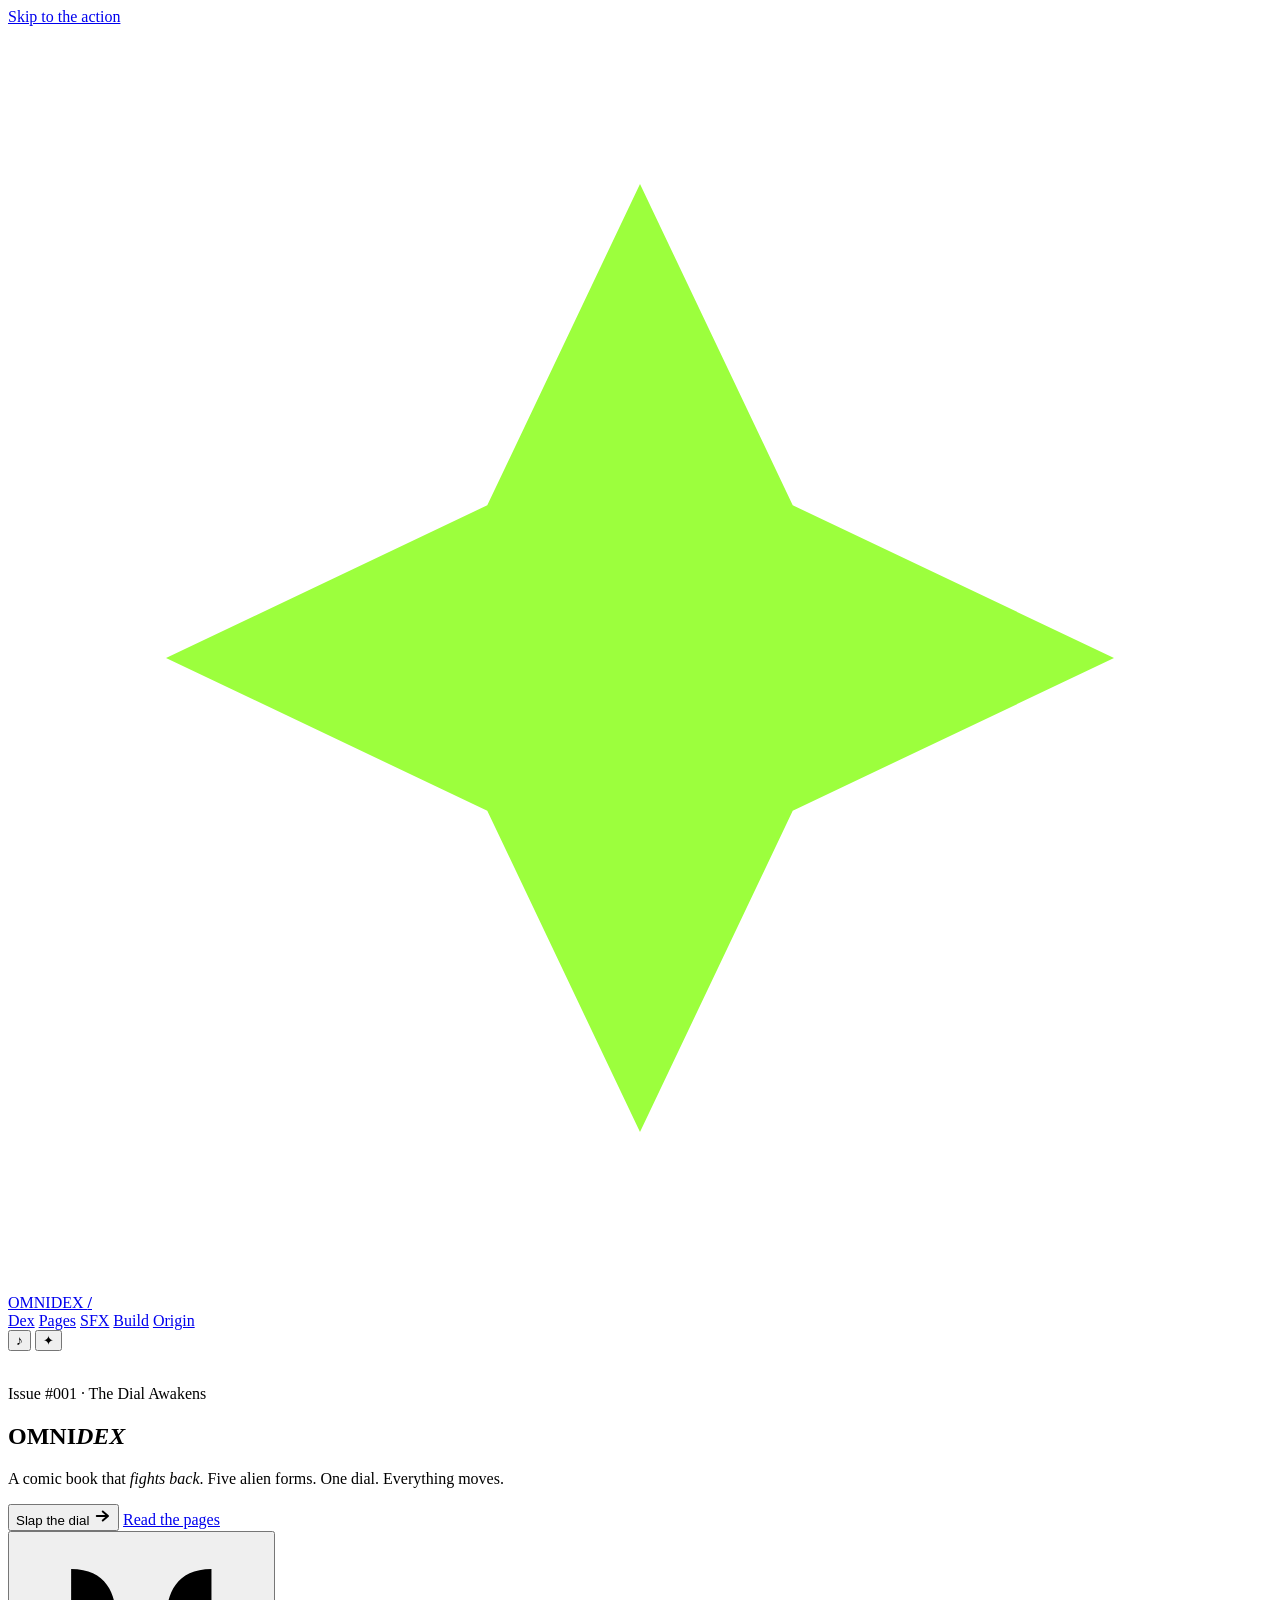
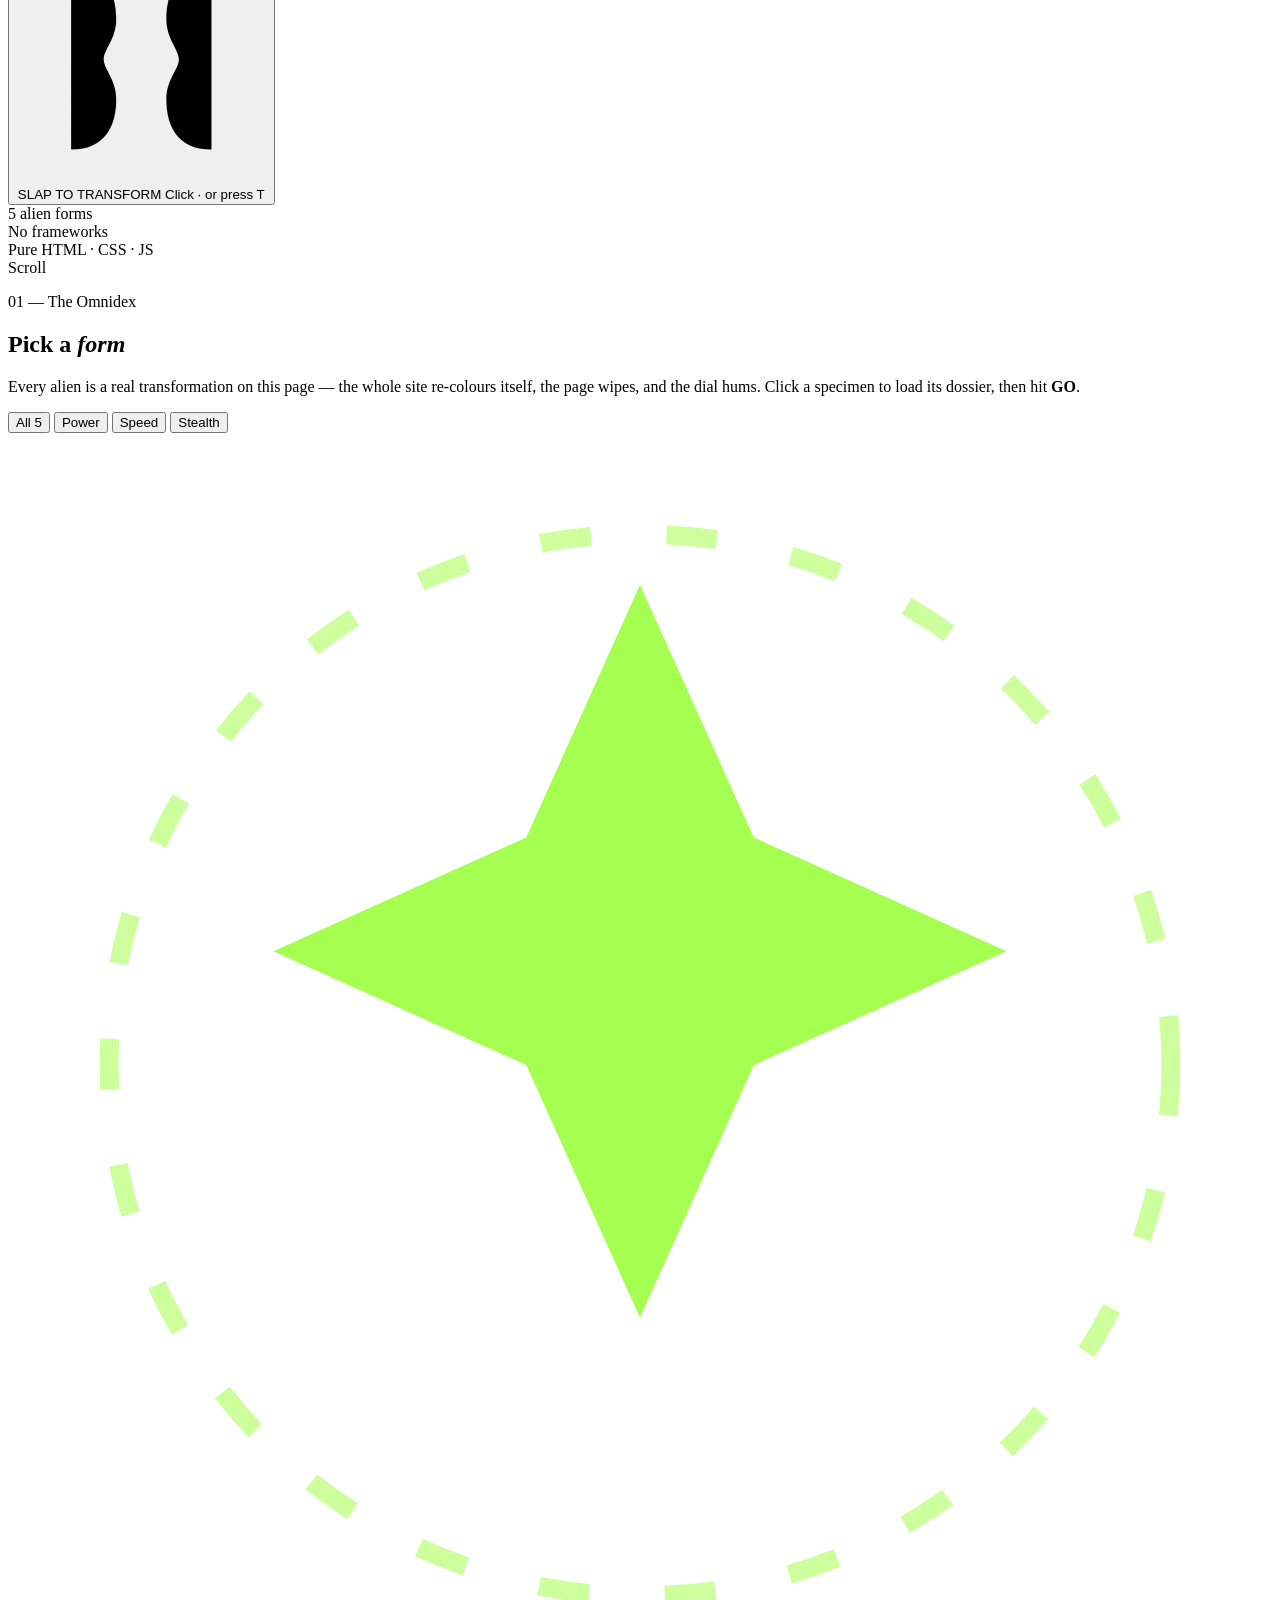
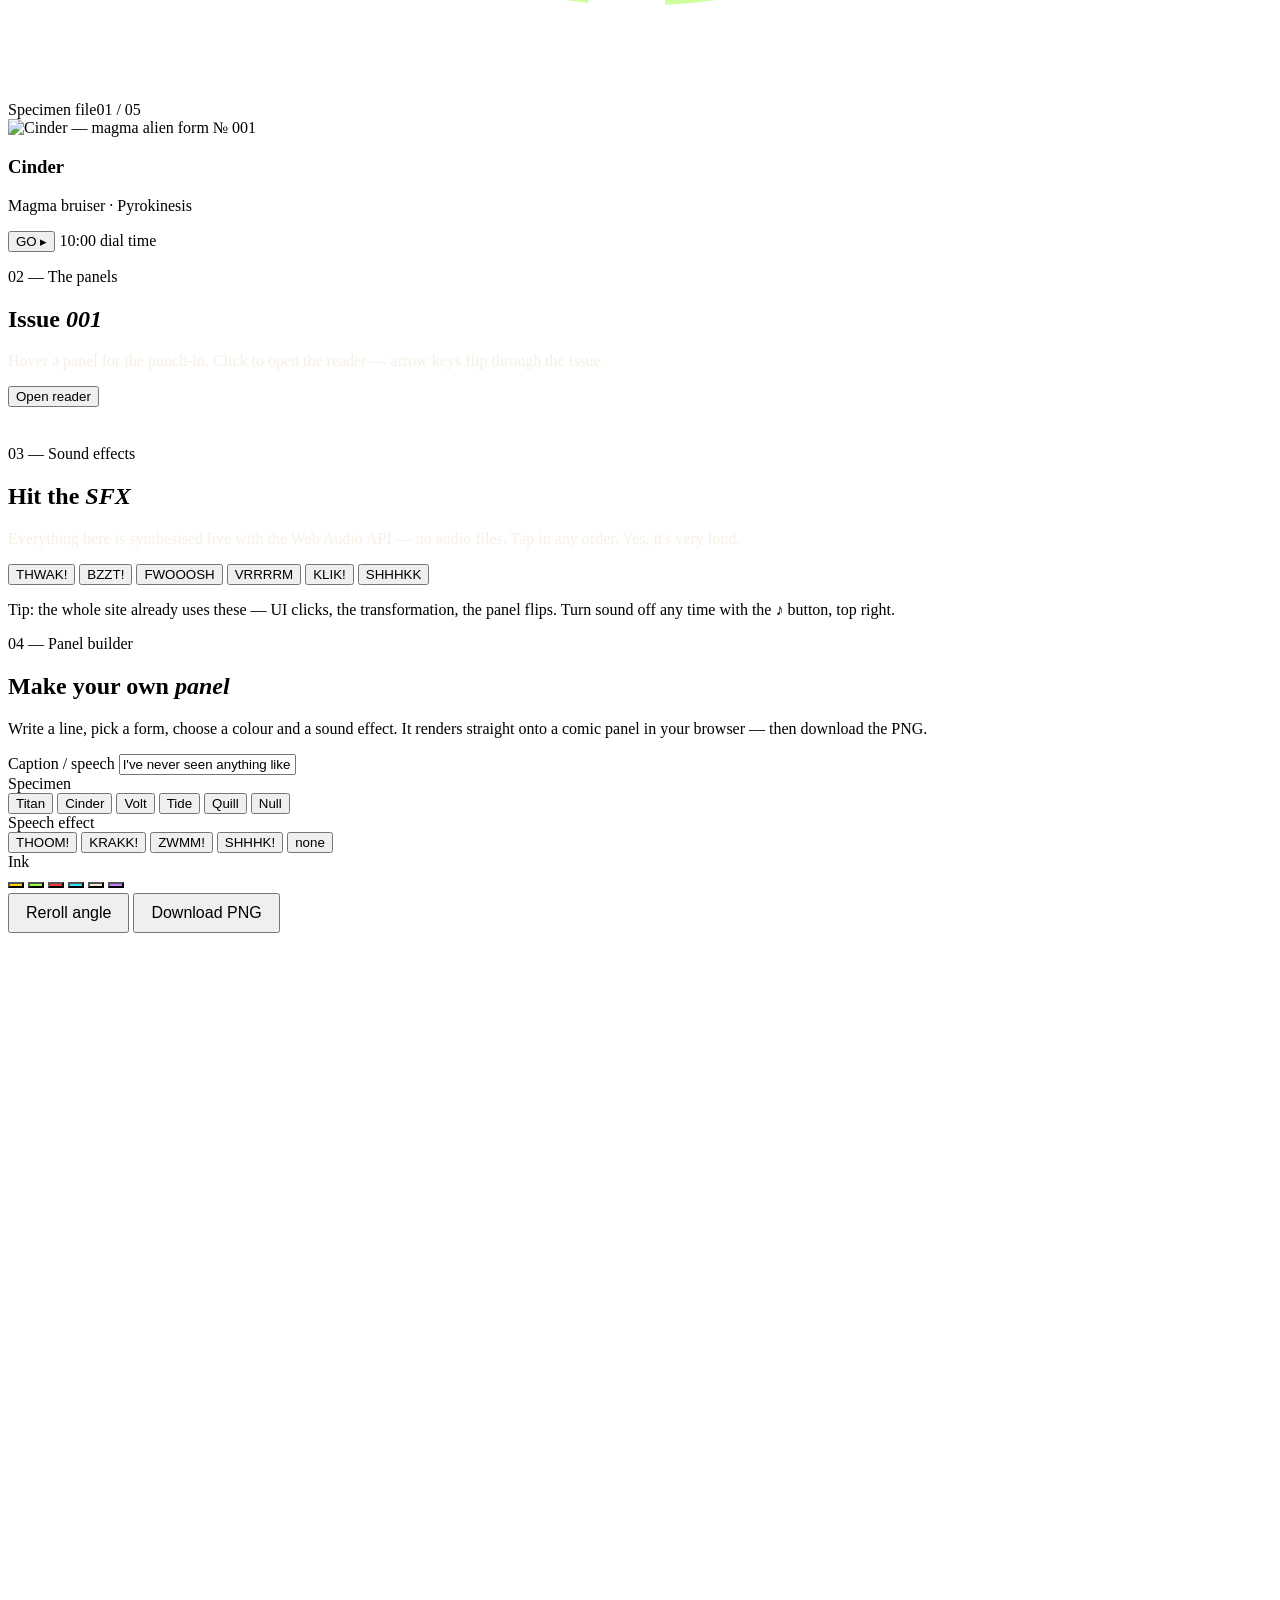
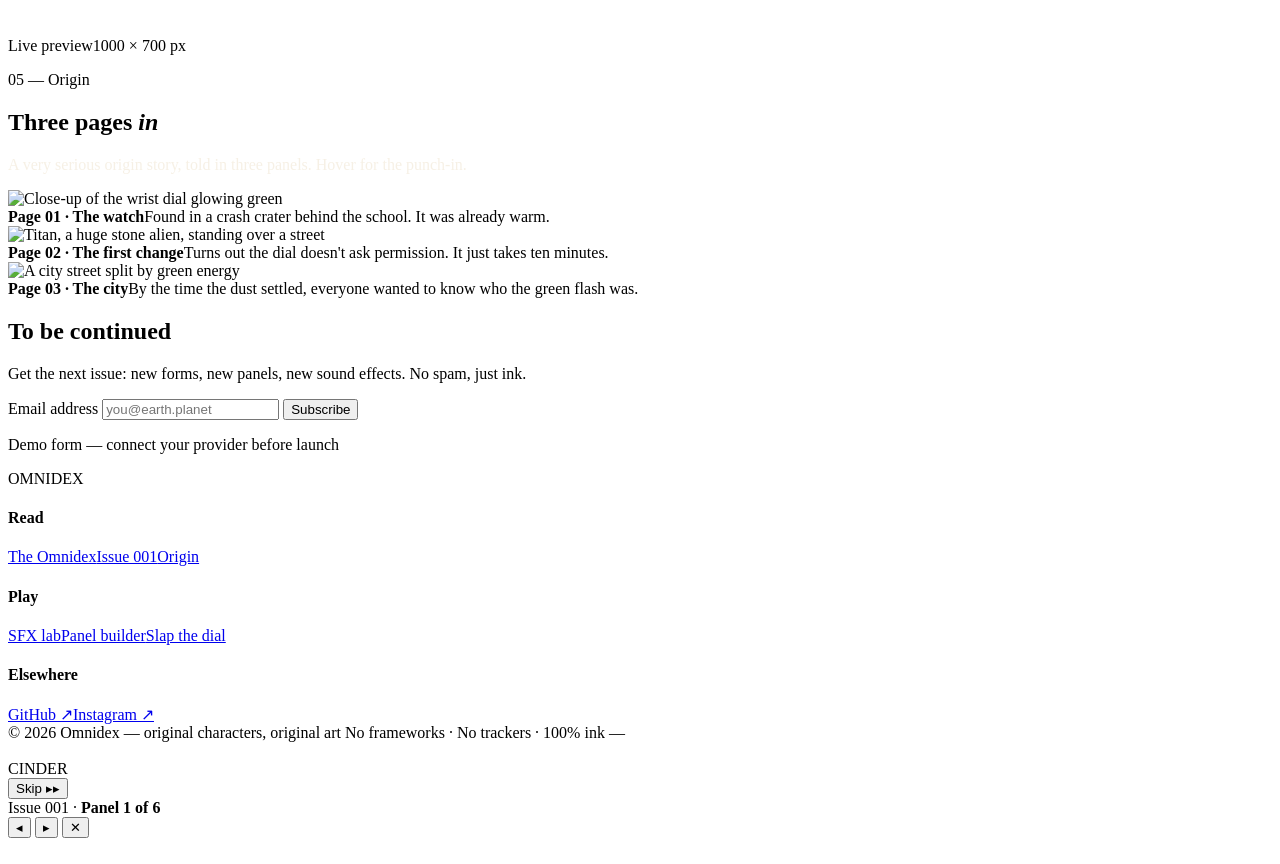
==== src/index.html @ f7d07b63 "Add files via upload" ====
<!DOCTYPE html>
<html lang="en">
<head>
<meta charset="utf-8">
<meta name="viewport" content="width=device-width, initial-scale=1, viewport-fit=cover">
<title>OMNIDEX — Comic-Book Interactive Experience</title>
<meta name="description" content="Omnidex: a comic-book interactive site. Slap the dial, transform into five original alien forms, build your own panel, and play with sound effects. Built in pure HTML, CSS and JS.">
<meta name="theme-color" content="#9CFF3D">
<meta property="og:type" content="website">
<meta property="og:title" content="OMNIDEX — Comic-Book Interactive Experience">
<meta property="og:description" content="Slap the dial. Read the pages. Build your own panel. A comic-book website with transformations, halftone wipes and speed lines.">
<link rel="icon" href="data:image/svg+xml,%3Csvg xmlns='http://www.w3.org/2000/svg' viewBox='0 0 32 32'%3E%3Ccircle cx='16' cy='16' r='15' fill='%230A0A0E'/%3E%3Ccircle cx='16' cy='16' r='10' fill='%239CFF3D'/%3E%3Cpath d='M16 8l2.4 5.6L24 16l-5.6 2.4L16 24l-2.4-5.6L8 16l5.6-2.4z' fill='%230A0A0E'/%3E%3C/svg%3E">
<link rel="stylesheet" href="src/app.css">
</head>
<body>
<a class="skip" href="#main">Skip to the action</a>
<div class="halftone" aria-hidden="true"></div>
<div class="grain" aria-hidden="true"></div>
<div class="progress" id="progress" aria-hidden="true"></div>

<!-- ================= HUD ================= -->
<header class="hud">
  <a class="hud__brand" href="#top" aria-label="Omnidex home">
    <span class="hud__logo" aria-hidden="true">
      <svg viewBox="0 0 24 24"><path d="M12 3l2.9 6.1L21 12l-6.1 2.9L12 21l-2.9-6.1L3 12l6.1-2.9z" fill="#9CFF3D"/></svg>
    </span>
    OMNIDEX <b>/</b>
  </a>
  <nav class="hud__mid" aria-label="Sections">
    <a href="#dex">Dex</a>
    <a href="#pages">Pages</a>
    <a href="#sfx">SFX</a>
    <a href="#build">Build</a>
    <a href="#origin">Origin</a>
  </nav>
  <div class="hud__tools">
    <button class="iconbtn" id="soundBtn" aria-pressed="true" title="Toggle sound effects" aria-label="Toggle sound effects">♪</button>
    <button class="iconbtn" id="chaosBtn" title="CHAOS MODE" aria-label="Enter chaos mode">✦</button>
  </div>
</header>

<main id="main">
<!-- ================= HERO ================= -->
<section class="hero" id="top">
  <div class="hero__bg" aria-hidden="true"><img src="assets/hero-teen.jpg" alt="" id="heroBg" fetchpriority="high"></div>
  <div class="hero__lines" aria-hidden="true"></div>

  <div class="hero__in">
    <div>
      <p class="issue">Issue #001 · The Dial Awakens</p>
      <h1 class="title" id="heroTitle">
        <span class="t-word">OMNI</span><em class="t-word">DEX</em>
      </h1>
      <p class="hero__sub">A comic book that <i>fights back</i>. Five alien forms. One dial. Everything moves.</p>
      <div class="hero__cta">
        <button class="btn" id="transformBtn" aria-describedby="dialHint">
          Slap the dial
          <svg width="18" height="18" viewBox="0 0 24 24" aria-hidden="true"><path d="M5 12h13M13 6l7 6-7 6" stroke="currentColor" stroke-width="2.6" fill="none" stroke-linecap="round" stroke-linejoin="round"/></svg>
        </button>
        <a class="btn btn--ghost" href="#pages">Read the pages</a>
      </div>
    </div>

    <div class="dialwrap">
      <button class="dial" id="dial" aria-label="Transform: activate the Omnitrix-style dial">
        <span class="dial__ring" aria-hidden="true"></span>
        <span class="dial__face" aria-hidden="true">
          <svg class="dial__glass" viewBox="0 0 100 100" aria-hidden="true">
            <path d="M22 14c14 0 18 10 18 20 0 8-5 12-5 16s5 8 5 16c0 10-4 20-18 20z"/>
            <path d="M78 14c-14 0-18 10-18 20 0 8 5 12 5 16s-5 8-5 16c0 10 4 20 18 20z"/>
          </svg>
        </span>
        <span class="dial__label">SLAP TO TRANSFORM</span>
        <span class="dial__hint" id="dialHint">Click · or press T</span>
      </button>
    </div>
  </div>

  <div class="sticker sticker--a" aria-hidden="true">5 alien forms</div>
  <div class="sticker sticker--b" aria-hidden="true">No frameworks</div>
  <div class="sticker sticker--c" aria-hidden="true">Pure HTML · CSS · JS</div>
  <div class="scrollcue" aria-hidden="true"><b></b>Scroll</div>
</section>

<!-- ================= DEX ================= -->
<section class="paper" id="dex">
  <div class="sec-head">
    <div>
      <p class="kicker">01 — The Omnidex</p>
      <h2 class="h">Pick a <em>form</em></h2>
      <p class="lede">Every alien is a real transformation on this page — the whole site re-colours itself, the page wipes, and the dial hums. Click a specimen to load its dossier, then hit <b>GO</b>.</p>
    </div>
    <div class="opts" role="group" aria-label="Filter specimens">
      <button class="opt is-on" data-filter="all">All 5</button>
      <button class="opt" data-filter="power">Power</button>
      <button class="opt" data-filter="speed">Speed</button>
      <button class="opt" data-filter="stealth">Stealth</button>
    </div>
  </div>

  <div class="alienlab">
    <div class="wheel" id="wheel">
      <div class="wheel__core" aria-hidden="true">
        <svg viewBox="0 0 100 100"><path d="M50 12l9 20 20 9-20 9-9 20-9-20-20-9 20-9z" fill="#9CFF3D" opacity=".9"/><circle cx="50" cy="50" r="42" fill="none" stroke="#9CFF3D" stroke-width="1.5" stroke-dasharray="4 6" opacity=".5"/></svg>
      </div>
      <!-- chips injected by JS -->
    </div>

    <article class="dossier" id="dossier" aria-live="polite">
      <div class="dossier__top"><span>Specimen file</span><span id="dexCounter">01 / 05</span></div>
      <div class="dossier__fig">
        <img id="dexImg" src="assets/alien-cinder.jpg" alt="Cinder — magma alien form">
        <span class="dossier__no" id="dexNo">№ 001</span>
        <span class="focus" aria-hidden="true"></span>
      </div>
      <div class="dossier__body">
        <h3 class="dossier__name" id="dexName">Cinder</h3>
        <p class="dossier__role" id="dexRole">Magma bruiser · Pyrokinesis</p>
        <p class="dossier__text" id="dexText"></p>
        <div class="stats" id="dexStats"></div>
        <div class="powers" id="dexPowers"></div>
        <div class="dossier__foot">
          <button class="btn btn--red" id="goBtn">GO <span aria-hidden="true">▸</span></button>
          <span class="timer" id="dexTimer" title="Transformation window">10:00</span>
          <span class="sfx-note" style="margin:0">dial time</span>
        </div>
      </div>
    </article>
  </div>
</section>

<!-- ================= COMIC PAGES ================= -->
<section class="page" id="pages">
  <div class="sec-head" style="color:var(--paper);max-width:1320px;margin:0 auto clamp(20px,3vw,38px)">
    <div>
      <p class="kicker">02 — The panels</p>
      <h2 class="h" style="color:var(--paper)">Issue <em>001</em></h2>
      <p class="lede" style="color:rgba(242,234,218,.75)">Hover a panel for the punch-in. Click to open the reader — arrow keys flip through the issue.</p>
    </div>
    <button class="btn btn--ghost" id="openReader">Open reader</button>
  </div>

  <div class="page__grid" id="pageGrid">
    <!-- panels injected by JS -->
  </div>
</section>

<!-- ================= SFX LAB ================= -->
<section class="paper paper--dark" id="sfx">
  <div class="sec-head">
    <div>
      <p class="kicker">03 — Sound effects</p>
      <h2 class="h" style="color:var(--paper)">Hit the <em>SFX</em></h2>
      <p class="lede" style="color:rgba(242,234,218,.7)">Everything here is synthesised live with the Web Audio API — no audio files. Tap in any order. Yes, it's very loud.</p>
    </div>
  </div>
  <div class="sfxgrid" id="sfxGrid">
    <button class="sfxbtn" data-sfx="punch"><span class="burst" aria-hidden="true"></span><span>THWAK!</span></button>
    <button class="sfxbtn" data-sfx="zap"><span class="burst" aria-hidden="true"></span><span>BZZT!</span></button>
    <button class="sfxbtn" data-sfx="whoosh"><span class="burst" aria-hidden="true"></span><span>FWOOOSH</span></button>
    <button class="sfxbtn" data-sfx="warp"><span class="burst" aria-hidden="true"></span><span>VRRRRM</span></button>
    <button class="sfxbtn" data-sfx="click"><span class="burst" aria-hidden="true"></span><span>KLIK!</span></button>
    <button class="sfxbtn" data-sfx="charge"><span class="burst" aria-hidden="true"></span><span>SHHHKK</span></button>
  </div>
  <p class="sfx-note">Tip: the whole site already uses these — UI clicks, the transformation, the panel flips. Turn sound off any time with the ♪ button, top right.</p>
</section>

<!-- ================= PANEL BUILDER ================= -->
<section class="paper paper--accent" id="build">
  <div class="sec-head">
    <div>
      <p class="kicker">04 — Panel builder</p>
      <h2 class="h">Make your own <em>panel</em></h2>
      <p class="lede">Write a line, pick a form, choose a colour and a sound effect. It renders straight onto a comic panel in your browser — then download the PNG.</p>
    </div>
  </div>

  <div class="builder">
    <form class="bform" id="bform" autocomplete="off">
      <div class="field">
        <label for="capText">Caption / speech</label>
        <input type="text" id="capText" maxlength="76" value="I've never seen anything like this city." placeholder="Say something dramatic…">
      </div>
      <div class="field">
        <label>Specimen</label>
        <div class="opts" id="specOpts">
          <button type="button" class="opt is-on" data-spec="alien-titan">Titan</button>
          <button type="button" class="opt" data-spec="alien-cinder">Cinder</button>
          <button type="button" class="opt" data-spec="alien-volt">Volt</button>
          <button type="button" class="opt" data-spec="alien-tide">Tide</button>
          <button type="button" class="opt" data-spec="alien-quill">Quill</button>
          <button type="button" class="opt" data-spec="alien-null">Null</button>
        </div>
      </div>
      <div class="field">
        <label>Speech effect</label>
        <div class="opts" id="sfxOpts">
          <button type="button" class="opt is-on" data-fx="THOOM!">THOOM!</button>
          <button type="button" class="opt" data-fx="KRAKK!">KRAKK!</button>
          <button type="button" class="opt" data-fx="ZWMM!">ZWMM!</button>
          <button type="button" class="opt" data-fx="SHHHK!">SHHHK!</button>
          <button type="button" class="opt" data-fx="none">none</button>
        </div>
      </div>
      <div class="field">
        <label>Ink</label>
        <div class="swatches" id="inkOpts">
          <button type="button" class="sw is-on" data-ink="#FFD400" style="background:#FFD400" aria-label="Yellow"></button>
          <button type="button" class="sw" data-ink="#9CFF3D" style="background:#9CFF3D" aria-label="Green"></button>
          <button type="button" class="sw" data-ink="#FF3B2F" style="background:#FF3B2F" aria-label="Red"></button>
          <button type="button" class="sw" data-ink="#2BE3FF" style="background:#2BE3FF" aria-label="Cyan"></button>
          <button type="button" class="sw" data-ink="#F2EADA" style="background:#F2EADA" aria-label="Paper"></button>
          <button type="button" class="sw" data-ink="#C77DFF" style="background:#C77DFF" aria-label="Violet"></button>
        </div>
      </div>
      <div class="opts" style="margin-top:4px">
        <button type="button" class="btn" id="shakePanel" style="font-size:16px;padding:9px 16px">Reroll angle</button>
        <button type="button" class="btn btn--ghost" id="downloadPanel" style="font-size:16px;padding:9px 16px">Download PNG</button>
      </div>
    </form>

    <div class="canvasWrap">
      <canvas id="panelCanvas" width="1000" height="700" aria-label="Your generated comic panel"></canvas>
      <div class="canvasWrap__tag"><span>Live preview</span><span id="canvasMeta">1000 × 700 px</span></div>
    </div>
  </div>
</section>

<!-- ================= ORIGIN ================= -->
<section class="paper paper--dark" id="origin">
  <div class="sec-head">
    <div>
      <p class="kicker">05 — Origin</p>
      <h2 class="h" style="color:var(--paper)">Three pages <em>in</em></h2>
      <p class="lede" style="color:rgba(242,234,218,.7)">A very serious origin story, told in three panels. Hover for the punch-in.</p>
    </div>
  </div>
  <div class="origin">
    <figure class="opanel" style="margin:0">
      <img src="assets/panel-watch.jpg" alt="Close-up of the wrist dial glowing green">
      <figcaption class="opanel__cap"><b>Page 01 · The watch</b>Found in a crash crater behind the school. It was already warm.</figcaption>
    </figure>
    <figure class="opanel" style="margin:0">
      <img src="assets/alien-titan.jpg" alt="Titan, a huge stone alien, standing over a street">
      <figcaption class="opanel__cap"><b>Page 02 · The first change</b>Turns out the dial doesn't ask permission. It just takes ten minutes.</figcaption>
    </figure>
    <figure class="opanel" style="margin:0">
      <img src="assets/panel-city.jpg" alt="A city street split by green energy">
      <figcaption class="opanel__cap"><b>Page 03 · The city</b>By the time the dust settled, everyone wanted to know who the green flash was.</figcaption>
    </figure>
  </div>
</section>

<!-- ================= CTA ================= -->
<section class="cta" id="cta">
  <div class="speedbg" aria-hidden="true"></div>
  <div class="cta__in">
    <h2>To be continued</h2>
    <p>Get the next issue: new forms, new panels, new sound effects. No spam, just ink.</p>
    <form class="subscribe" id="subForm">
      <label class="sr" for="subEmail">Email address</label>
      <input type="email" id="subEmail" placeholder="you@earth.planet" required>
      <button type="submit">Subscribe</button>
    </form>
    <p class="cta__note" id="subNote">Demo form — connect your provider before launch</p>
  </div>
</section>
</main>

<footer class="foot">
  <div class="foot__top">
    <p class="foot__logo">OMNI<span>DEX</span></p>
    <div class="foot__cols">
      <div><h4>Read</h4><a href="#dex">The Omnidex</a><a href="#pages">Issue 001</a><a href="#origin">Origin</a></div>
      <div><h4>Play</h4><a href="#sfx">SFX lab</a><a href="#build">Panel builder</a><a href="#top">Slap the dial</a></div>
      <div><h4>Elsewhere</h4><a href="https://github.com" target="_blank" rel="noopener">GitHub ↗</a><a href="https://www.instagram.com" target="_blank" rel="noopener">Instagram ↗</a></div>
    </div>
  </div>
  <div class="foot__bot">
    <span>© 2026 Omnidex — original characters, original art</span>
    <span>No frameworks · No trackers · 100% ink</span>
    <span id="clock">—</span>
  </div>
</footer>

<!-- ================= TRANSFORMATION OVERLAY ================= -->
<div class="warp" id="warp" role="status" aria-live="polite" aria-label="Transformation sequence">
  <div class="warp__dim" id="warpDim"></div>
  <div class="warp__lines" id="warpLines"></div>
  <div class="warp__lines two" id="warpLines2"></div>
  <div class="warp__morph" id="warpMorph"><img id="warpImg" src="" alt=""></div>
  <div class="warp__ring" id="warpRing"></div>
  <div class="warp__ring" id="warpRing2"></div>
  <div class="warp__word" id="warpWord">CINDER</div>
  <div class="warp__scan" aria-hidden="true"></div>
  <div class="warp__glitch" id="warpGlitch"></div>
  <div class="warp__flash" id="warpFlash"></div>
  <div class="warp__black" id="warpBlack"></div>
  <button class="warp__skip" id="warpSkip">Skip ▸▸</button>
</div>

<!-- ================= READER ================= -->
<div class="reader" id="reader" role="dialog" aria-modal="true" aria-label="Comic reader">
  <div class="reader__scrim" data-rclose></div>
  <div class="reader__box">
    <div class="reader__bar">
      <span>Issue 001 · <b id="readerCount">Panel 1 of 6</b></span>
      <div class="reader__nav">
        <button id="readerPrev" aria-label="Previous panel">◂</button>
        <button id="readerNext" aria-label="Next panel">▸</button>
        <button data-rclose aria-label="Close reader">✕</button>
      </div>
    </div>
    <div class="reader__fig"><img id="readerImg" src="" alt=""></div>
    <div class="reader__cap" id="readerCap"></div>
  </div>
</div>

<div class="toast" id="toast" role="status"></div>

<script src="src/app.js"></script>
</body>
</html>
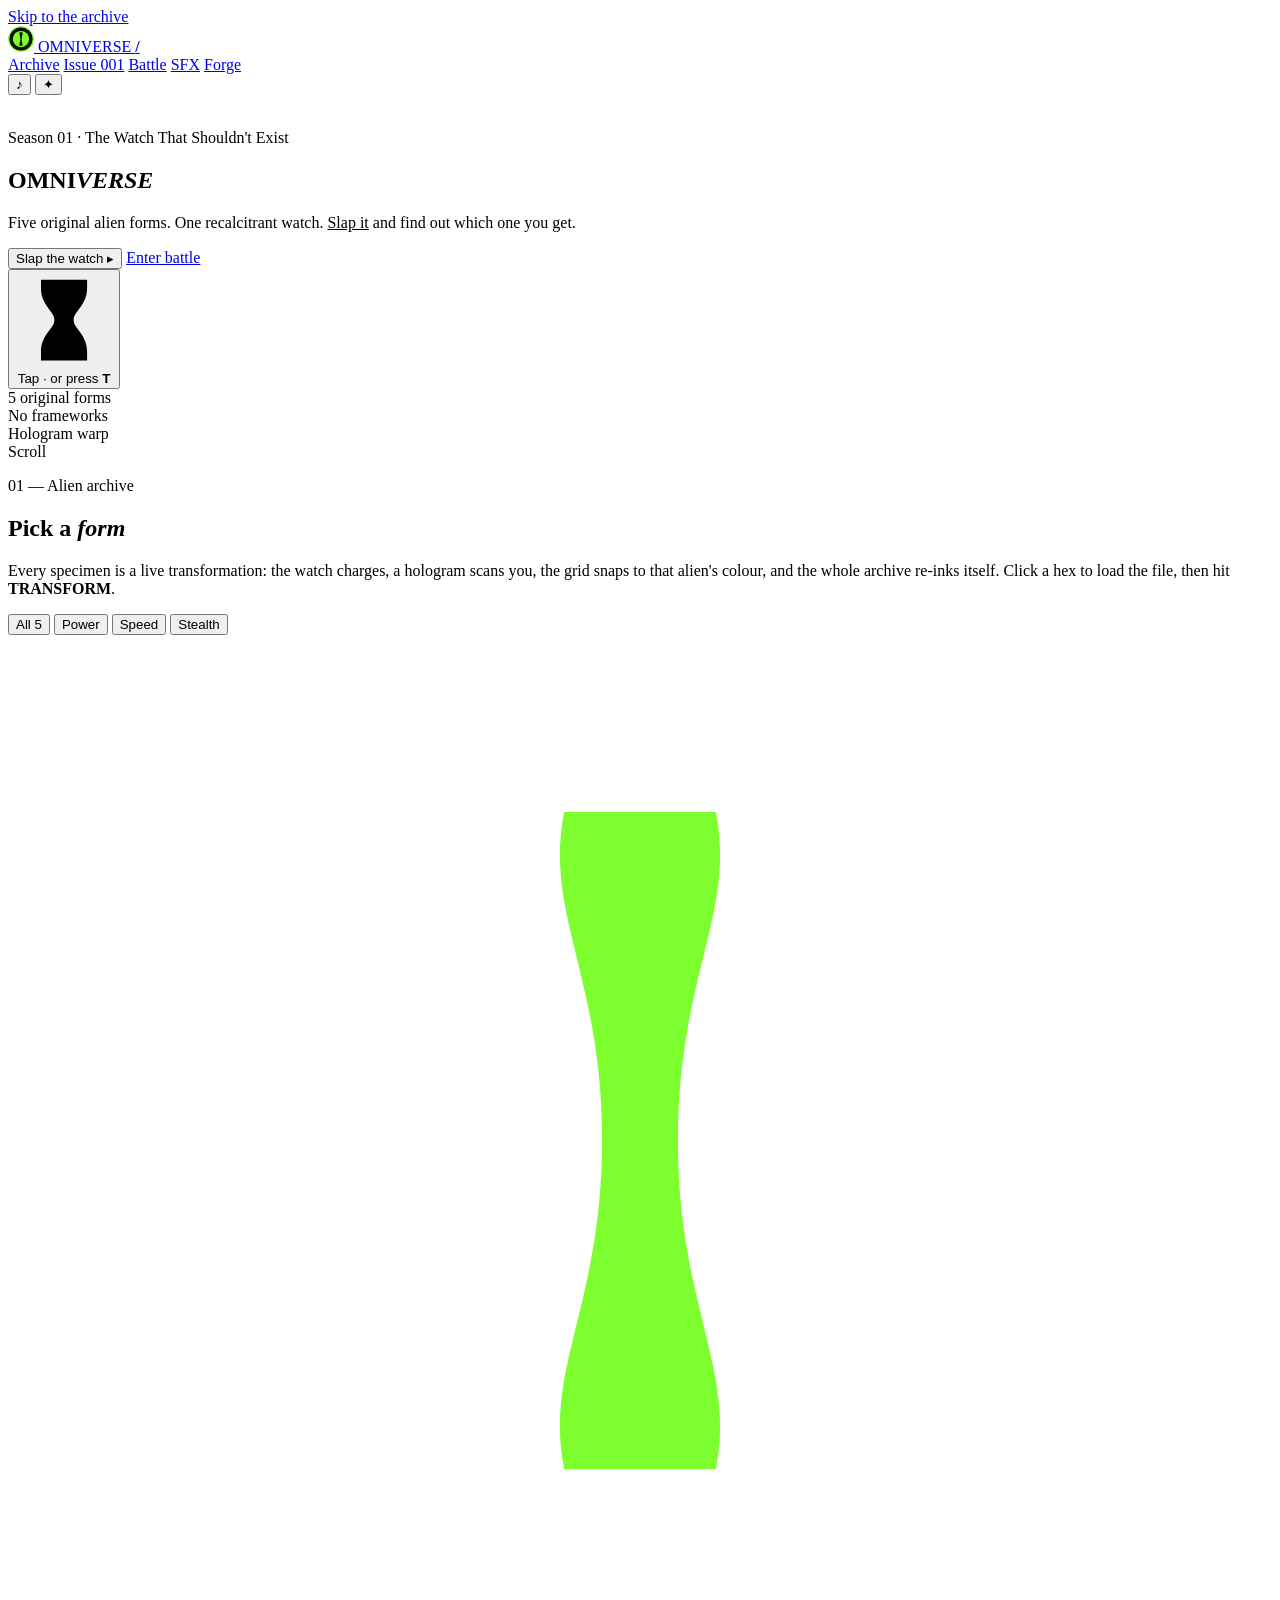
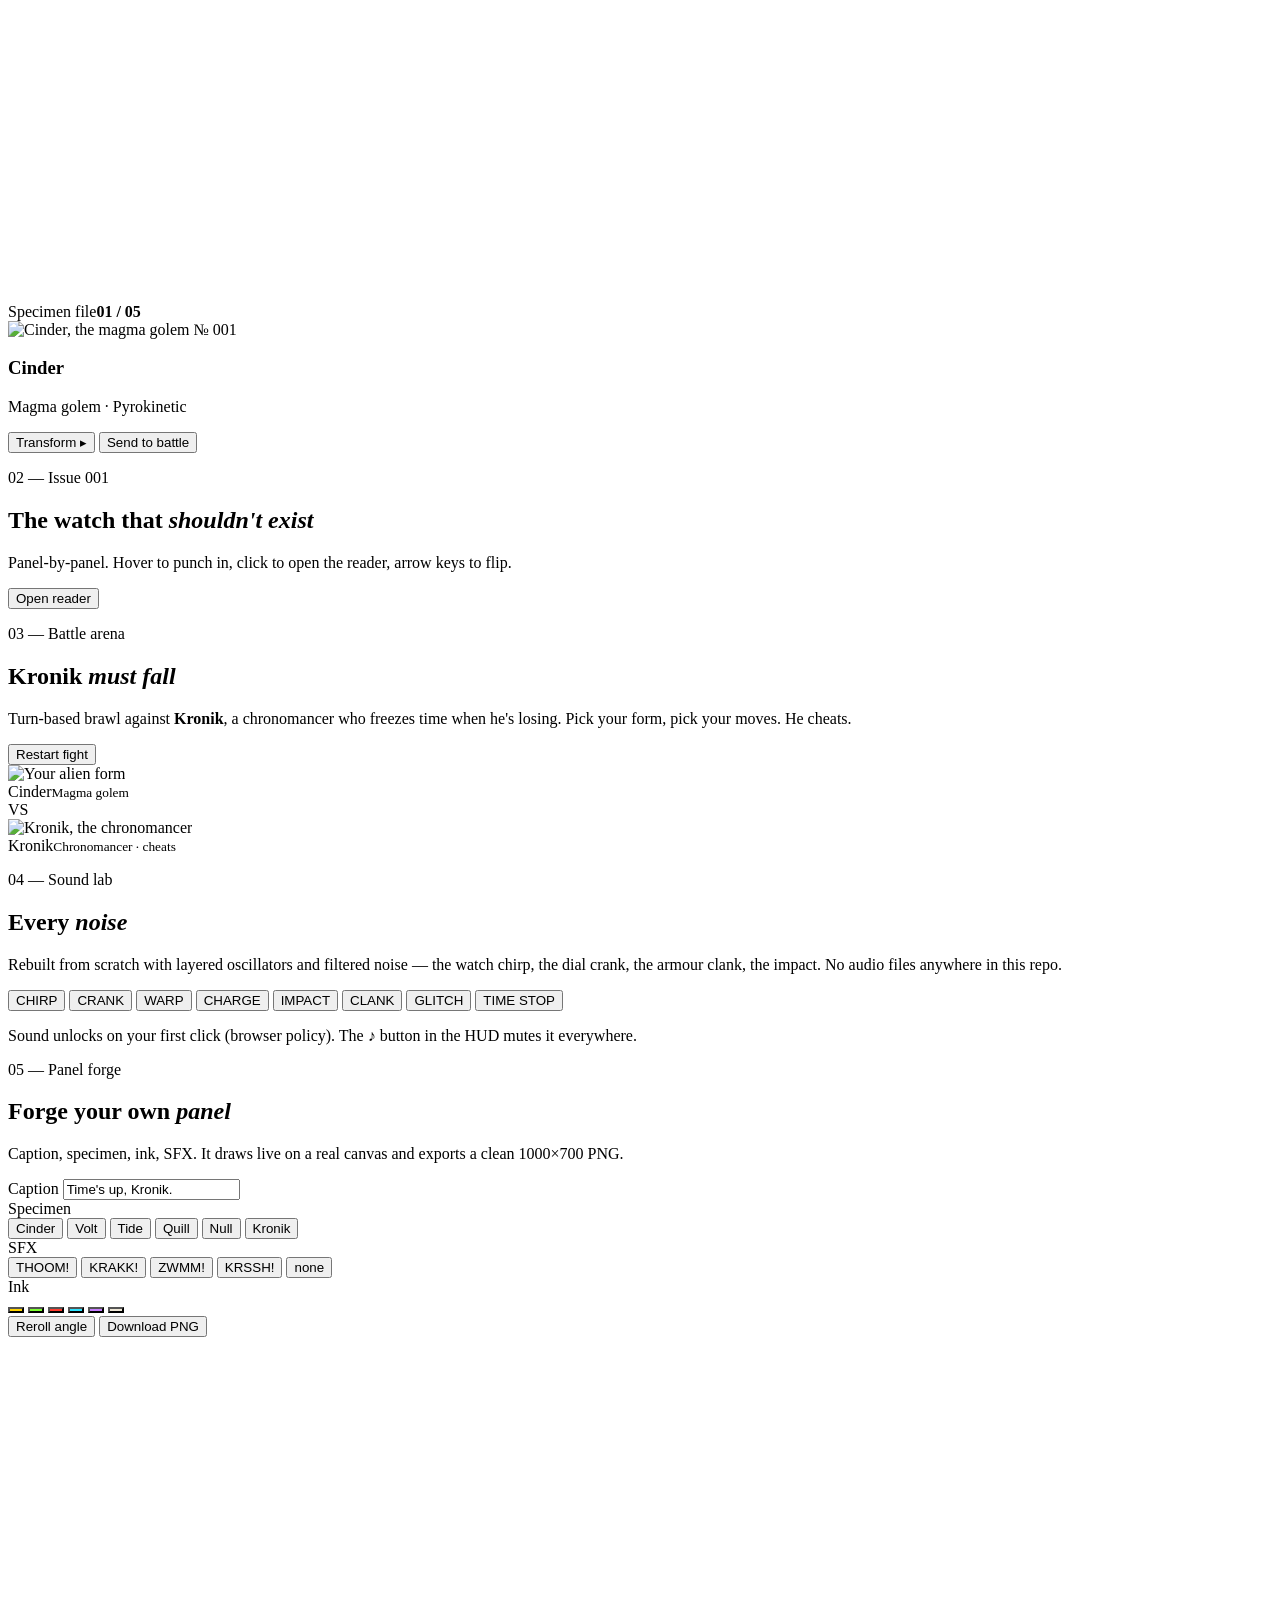
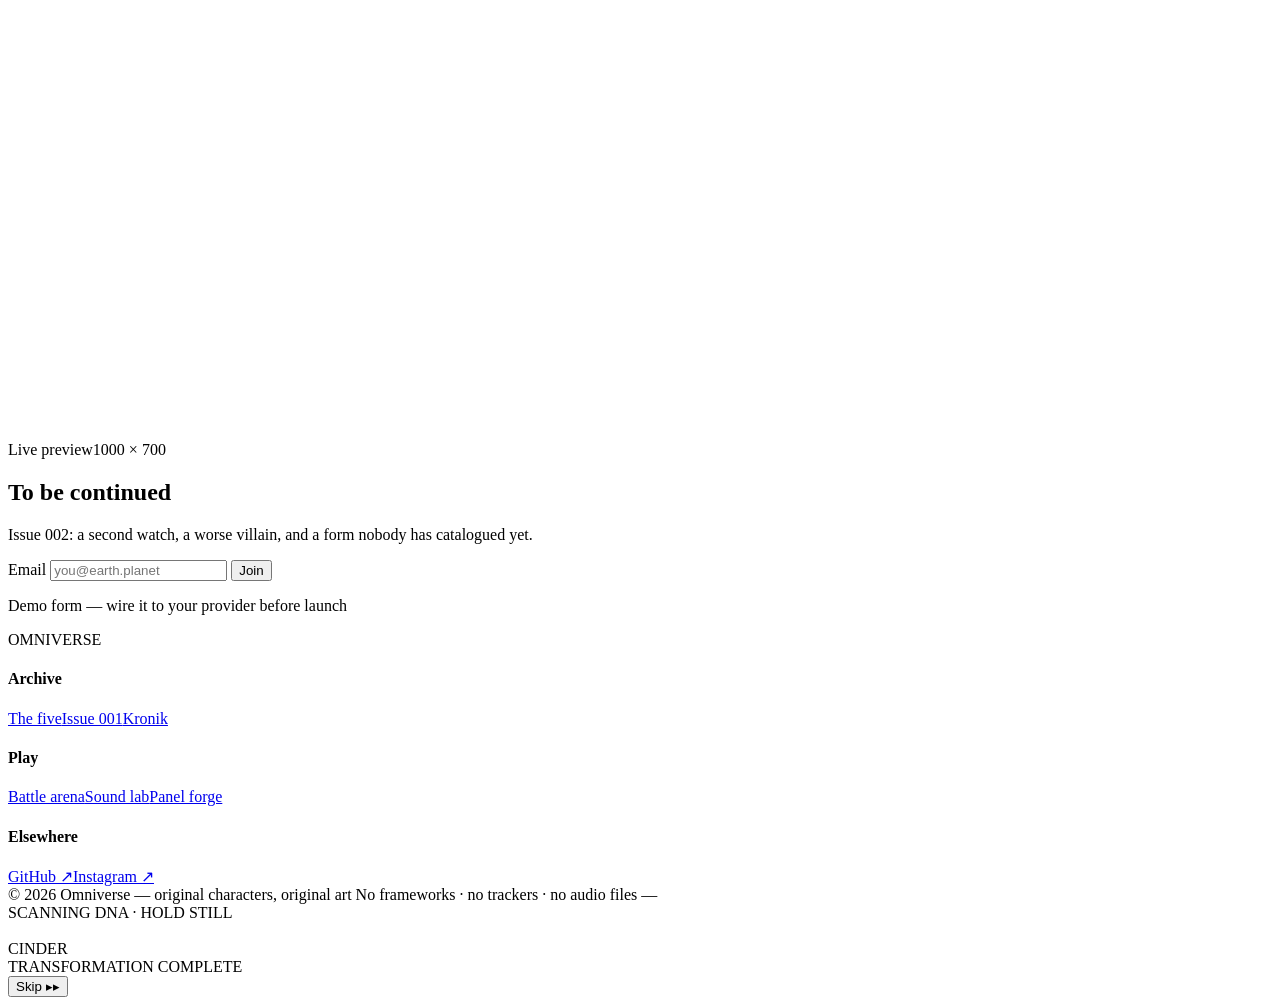
==== commit e36c2092: "Add files via upload" ====
--- a/src/index.html
+++ b/src/index.html
@@ -3,321 +3,320 @@
 <head>
 <meta charset="utf-8">
 <meta name="viewport" content="width=device-width, initial-scale=1, viewport-fit=cover">
-<title>OMNIDEX — Comic-Book Interactive Experience</title>
-<meta name="description" content="Omnidex: a comic-book interactive site. Slap the dial, transform into five original alien forms, build your own panel, and play with sound effects. Built in pure HTML, CSS and JS.">
-<meta name="theme-color" content="#9CFF3D">
-<meta property="og:type" content="website">
-<meta property="og:title" content="OMNIDEX — Comic-Book Interactive Experience">
-<meta property="og:description" content="Slap the dial. Read the pages. Build your own panel. A comic-book website with transformations, halftone wipes and speed lines.">
-<link rel="icon" href="data:image/svg+xml,%3Csvg xmlns='http://www.w3.org/2000/svg' viewBox='0 0 32 32'%3E%3Ccircle cx='16' cy='16' r='15' fill='%230A0A0E'/%3E%3Ccircle cx='16' cy='16' r='10' fill='%239CFF3D'/%3E%3Cpath d='M16 8l2.4 5.6L24 16l-5.6 2.4L16 24l-2.4-5.6L8 16l5.6-2.4z' fill='%230A0A0E'/%3E%3C/svg%3E">
+<title>OMNIVERSE — Alien Archive</title>
+<meta name="description" content="An original comic-book universe: five alien forms, a 3D alien watch, hologram transformations, panel-by-panel issues and a villain battle arena. Pure HTML, CSS and JS.">
+<meta name="theme-color" content="#7DFF2F">
+<link rel="icon" href="data:image/svg+xml,%3Csvg xmlns='http://www.w3.org/2000/svg' viewBox='0 0 32 32'%3E%3Ccircle cx='16' cy='16' r='15' fill='%2308090C'/%3E%3Ccircle cx='16' cy='16' r='10.5' fill='%237DFF2F'/%3E%3Cpath d='M14 8h4c1 3-1 5-1 8s2 5 1 8h-4c-1-3 1-5 1-8s-2-5-1-8z' fill='%230A1A02'/%3E%3C/svg%3E">
 <link rel="stylesheet" href="src/app.css">
 </head>
 <body>
-<a class="skip" href="#main">Skip to the action</a>
-<div class="halftone" aria-hidden="true"></div>
+<a class="skip" href="#main">Skip to the archive</a>
+<div class="dots" aria-hidden="true"></div>
 <div class="grain" aria-hidden="true"></div>
-<div class="progress" id="progress" aria-hidden="true"></div>
-
-<!-- ================= HUD ================= -->
+<div class="prog" id="prog" aria-hidden="true"></div>
+
 <header class="hud">
-  <a class="hud__brand" href="#top" aria-label="Omnidex home">
-    <span class="hud__logo" aria-hidden="true">
-      <svg viewBox="0 0 24 24"><path d="M12 3l2.9 6.1L21 12l-6.1 2.9L12 21l-2.9-6.1L3 12l6.1-2.9z" fill="#9CFF3D"/></svg>
+  <a class="hud__brand" href="#top" aria-label="Omniverse home">
+    <span class="hud__mark" aria-hidden="true">
+      <svg viewBox="0 0 32 32" width="26" height="26">
+        <circle cx="16" cy="16" r="15" fill="#0C1108" stroke="#7DFF2F" stroke-width="1.6"/>
+        <circle cx="16" cy="16" r="10" fill="#7DFF2F"/>
+        <path d="M14.3 7.6h3.4c.9 2.6-.9 4.4-.9 8.4s1.8 5.8.9 8.4h-3.4c-.9-2.6.9-4.4.9-8.4s-1.8-5.8-.9-8.4z" fill="#0C1108"/>
+      </svg>
     </span>
-    OMNIDEX <b>/</b>
+    OMNIVERSE <b>/</b>
   </a>
-  <nav class="hud__mid" aria-label="Sections">
-    <a href="#dex">Dex</a>
-    <a href="#pages">Pages</a>
+  <nav class="hud__nav" aria-label="Sections">
+    <a href="#dex">Archive</a>
+    <a href="#pages">Issue 001</a>
+    <a href="#arena">Battle</a>
     <a href="#sfx">SFX</a>
-    <a href="#build">Build</a>
-    <a href="#origin">Origin</a>
+    <a href="#build">Forge</a>
   </nav>
   <div class="hud__tools">
-    <button class="iconbtn" id="soundBtn" aria-pressed="true" title="Toggle sound effects" aria-label="Toggle sound effects">♪</button>
-    <button class="iconbtn" id="chaosBtn" title="CHAOS MODE" aria-label="Enter chaos mode">✦</button>
+    <button class="iconbtn" id="soundBtn" aria-pressed="true" title="Sound on/off" aria-label="Toggle sound">♪</button>
+    <button class="iconbtn" id="chaosBtn" aria-pressed="false" title="Chaos mode" aria-label="Chaos mode">✦</button>
   </div>
 </header>
 
 <main id="main">
 <!-- ================= HERO ================= -->
 <section class="hero" id="top">
-  <div class="hero__bg" aria-hidden="true"><img src="assets/hero-teen.jpg" alt="" id="heroBg" fetchpriority="high"></div>
-  <div class="hero__lines" aria-hidden="true"></div>
+  <div class="hero__art" aria-hidden="true"><img id="heroArt" src="assets/hero.jpg" alt="" fetchpriority="high"></div>
+  <div class="hero__rays" aria-hidden="true"></div>
 
   <div class="hero__in">
     <div>
-      <p class="issue">Issue #001 · The Dial Awakens</p>
-      <h1 class="title" id="heroTitle">
-        <span class="t-word">OMNI</span><em class="t-word">DEX</em>
+      <p class="tagline">Season 01 · The Watch That Shouldn't Exist</p>
+      <h1 class="title" id="title">
+        <span class="ln">OMNI</span><em class="ln">VERSE</em>
       </h1>
-      <p class="hero__sub">A comic book that <i>fights back</i>. Five alien forms. One dial. Everything moves.</p>
+      <p class="hero__sub">Five original alien forms. One recalcitrant watch. <u>Slap it</u> and find out which one you get.</p>
       <div class="hero__cta">
-        <button class="btn" id="transformBtn" aria-describedby="dialHint">
-          Slap the dial
-          <svg width="18" height="18" viewBox="0 0 24 24" aria-hidden="true"><path d="M5 12h13M13 6l7 6-7 6" stroke="currentColor" stroke-width="2.6" fill="none" stroke-linecap="round" stroke-linejoin="round"/></svg>
-        </button>
-        <a class="btn btn--ghost" href="#pages">Read the pages</a>
-      </div>
-    </div>
-
-    <div class="dialwrap">
-      <button class="dial" id="dial" aria-label="Transform: activate the Omnitrix-style dial">
-        <span class="dial__ring" aria-hidden="true"></span>
-        <span class="dial__face" aria-hidden="true">
-          <svg class="dial__glass" viewBox="0 0 100 100" aria-hidden="true">
-            <path d="M22 14c14 0 18 10 18 20 0 8-5 12-5 16s5 8 5 16c0 10-4 20-18 20z"/>
-            <path d="M78 14c-14 0-18 10-18 20 0 8 5 12 5 16s-5 8-5 16c0 10 4 20 18 20z"/>
-          </svg>
+        <button class="btn" id="transformBtn">Slap the watch <span aria-hidden="true">▸</span></button>
+        <a class="btn btn--ghost" href="#arena">Enter battle</a>
+      </div>
+    </div>
+
+    <!-- CSS-3D WATCH -->
+    <div class="watchwrap">
+      <button class="watch watch__btn" id="watch" aria-label="Slap the watch to transform">
+        <span class="watch__glowring" aria-hidden="true"></span>
+        <span class="watch__strap watch__strap--t" aria-hidden="true"></span>
+        <span class="watch__strap watch__strap--b" aria-hidden="true"></span>
+        <span class="watch__body" aria-hidden="true">
+          <span class="watch__bezel"></span>
+          <span class="watch__dial"></span>
+          <span class="watch__glass"></span>
+          <span class="watch__hourglass" aria-hidden="true">
+            <svg viewBox="0 0 100 100"><path d="M26 8h48v9c0 18-14 24-14 33s14 15 14 33v9H26v-9c0-18 14-24 14-33S26 35 26 17z"/></svg>
+          </span>
+          <span class="watch__charge" aria-hidden="true"></span>
         </span>
-        <span class="dial__label">SLAP TO TRANSFORM</span>
-        <span class="dial__hint" id="dialHint">Click · or press T</span>
+        <span class="watch__hint">Tap · or press <b>T</b></span>
       </button>
     </div>
   </div>
 
-  <div class="sticker sticker--a" aria-hidden="true">5 alien forms</div>
-  <div class="sticker sticker--b" aria-hidden="true">No frameworks</div>
-  <div class="sticker sticker--c" aria-hidden="true">Pure HTML · CSS · JS</div>
-  <div class="scrollcue" aria-hidden="true"><b></b>Scroll</div>
+  <div class="sticker st-a" aria-hidden="true">5 original forms</div>
+  <div class="sticker st-b" aria-hidden="true">No frameworks</div>
+  <div class="sticker st-c" aria-hidden="true">Hologram warp</div>
+  <div class="cue" aria-hidden="true"><b></b>Scroll</div>
 </section>
 
 <!-- ================= DEX ================= -->
 <section class="paper" id="dex">
-  <div class="sec-head">
-    <div>
-      <p class="kicker">01 — The Omnidex</p>
+  <div class="sechead">
+    <div>
+      <p class="kick">01 — Alien archive</p>
       <h2 class="h">Pick a <em>form</em></h2>
-      <p class="lede">Every alien is a real transformation on this page — the whole site re-colours itself, the page wipes, and the dial hums. Click a specimen to load its dossier, then hit <b>GO</b>.</p>
-    </div>
-    <div class="opts" role="group" aria-label="Filter specimens">
-      <button class="opt is-on" data-filter="all">All 5</button>
+      <p class="lede">Every specimen is a live transformation: the watch charges, a hologram scans you, the grid snaps to that alien's colour, and the whole archive re-inks itself. Click a hex to load the file, then hit <b>TRANSFORM</b>.</p>
+    </div>
+    <div class="opts" role="group" aria-label="Filter by combat role">
+      <button class="opt on" data-filter="all">All 5</button>
       <button class="opt" data-filter="power">Power</button>
       <button class="opt" data-filter="speed">Speed</button>
       <button class="opt" data-filter="stealth">Stealth</button>
     </div>
   </div>
 
-  <div class="alienlab">
+  <div class="dexgrid">
     <div class="wheel" id="wheel">
       <div class="wheel__core" aria-hidden="true">
-        <svg viewBox="0 0 100 100"><path d="M50 12l9 20 20 9-20 9-9 20-9-20-20-9 20-9z" fill="#9CFF3D" opacity=".9"/><circle cx="50" cy="50" r="42" fill="none" stroke="#9CFF3D" stroke-width="1.5" stroke-dasharray="4 6" opacity=".5"/></svg>
-      </div>
-      <!-- chips injected by JS -->
+        <svg viewBox="0 0 100 100"><path d="M44 14h12c1.6 8-3 13-3 26s4.6 18 3 26H44c-1.6-8 3-13 3-26s-4.6-18-3-26z" fill="#7DFF2F"/></svg>
+      </div>
+      <!-- chips injected -->
     </div>
 
     <article class="dossier" id="dossier" aria-live="polite">
-      <div class="dossier__top"><span>Specimen file</span><span id="dexCounter">01 / 05</span></div>
+      <div class="dossier__bar"><span>Specimen file</span><span><b id="dexCount">01 / 05</b></span></div>
       <div class="dossier__fig">
-        <img id="dexImg" src="assets/alien-cinder.jpg" alt="Cinder — magma alien form">
+        <img id="dexImg" src="assets/alien-cinder.jpg" alt="Cinder, the magma golem">
         <span class="dossier__no" id="dexNo">№ 001</span>
-        <span class="focus" aria-hidden="true"></span>
       </div>
       <div class="dossier__body">
         <h3 class="dossier__name" id="dexName">Cinder</h3>
-        <p class="dossier__role" id="dexRole">Magma bruiser · Pyrokinesis</p>
+        <p class="dossier__role" id="dexRole">Magma golem · Pyrokinetic</p>
         <p class="dossier__text" id="dexText"></p>
         <div class="stats" id="dexStats"></div>
-        <div class="powers" id="dexPowers"></div>
+        <div class="pows" id="dexPows"></div>
         <div class="dossier__foot">
-          <button class="btn btn--red" id="goBtn">GO <span aria-hidden="true">▸</span></button>
-          <span class="timer" id="dexTimer" title="Transformation window">10:00</span>
-          <span class="sfx-note" style="margin:0">dial time</span>
+          <button class="btn btn--red btn--sm" id="goBtn">Transform ▸</button>
+          <button class="btn btn--ghost btn--sm" id="sendBtn">Send to battle</button>
         </div>
       </div>
     </article>
   </div>
 </section>
 
-<!-- ================= COMIC PAGES ================= -->
-<section class="page" id="pages">
-  <div class="sec-head" style="color:var(--paper);max-width:1320px;margin:0 auto clamp(20px,3vw,38px)">
-    <div>
-      <p class="kicker">02 — The panels</p>
-      <h2 class="h" style="color:var(--paper)">Issue <em>001</em></h2>
-      <p class="lede" style="color:rgba(242,234,218,.75)">Hover a panel for the punch-in. Click to open the reader — arrow keys flip through the issue.</p>
-    </div>
-    <button class="btn btn--ghost" id="openReader">Open reader</button>
-  </div>
-
-  <div class="page__grid" id="pageGrid">
-    <!-- panels injected by JS -->
-  </div>
-</section>
-
-<!-- ================= SFX LAB ================= -->
-<section class="paper paper--dark" id="sfx">
-  <div class="sec-head">
-    <div>
-      <p class="kicker">03 — Sound effects</p>
-      <h2 class="h" style="color:var(--paper)">Hit the <em>SFX</em></h2>
-      <p class="lede" style="color:rgba(242,234,218,.7)">Everything here is synthesised live with the Web Audio API — no audio files. Tap in any order. Yes, it's very loud.</p>
-    </div>
-  </div>
-  <div class="sfxgrid" id="sfxGrid">
-    <button class="sfxbtn" data-sfx="punch"><span class="burst" aria-hidden="true"></span><span>THWAK!</span></button>
-    <button class="sfxbtn" data-sfx="zap"><span class="burst" aria-hidden="true"></span><span>BZZT!</span></button>
-    <button class="sfxbtn" data-sfx="whoosh"><span class="burst" aria-hidden="true"></span><span>FWOOOSH</span></button>
-    <button class="sfxbtn" data-sfx="warp"><span class="burst" aria-hidden="true"></span><span>VRRRRM</span></button>
-    <button class="sfxbtn" data-sfx="click"><span class="burst" aria-hidden="true"></span><span>KLIK!</span></button>
-    <button class="sfxbtn" data-sfx="charge"><span class="burst" aria-hidden="true"></span><span>SHHHKK</span></button>
-  </div>
-  <p class="sfx-note">Tip: the whole site already uses these — UI clicks, the transformation, the panel flips. Turn sound off any time with the ♪ button, top right.</p>
-</section>
-
-<!-- ================= PANEL BUILDER ================= -->
-<section class="paper paper--accent" id="build">
-  <div class="sec-head">
-    <div>
-      <p class="kicker">04 — Panel builder</p>
-      <h2 class="h">Make your own <em>panel</em></h2>
-      <p class="lede">Write a line, pick a form, choose a colour and a sound effect. It renders straight onto a comic panel in your browser — then download the PNG.</p>
+<!-- ================= PAGES ================= -->
+<section class="dark" id="pages" style="padding:clamp(40px,6vw,80px) var(--pad)">
+  <div class="sechead">
+    <div>
+      <p class="kick">02 — Issue 001</p>
+      <h2 class="h">The watch that <em>shouldn't exist</em></h2>
+      <p class="lede">Panel-by-panel. Hover to punch in, click to open the reader, arrow keys to flip.</p>
+    </div>
+    <button class="btn btn--ghost btn--sm" id="readBtn">Open reader</button>
+  </div>
+  <div class="pagegrid" id="pagegrid"></div>
+</section>
+
+<!-- ================= ARENA ================= -->
+<section class="arena" id="arena">
+  <div class="arena__rays" aria-hidden="true"></div>
+  <div class="arena__in">
+    <div class="sechead" style="max-width:none">
+      <div>
+        <p class="kick" style="color:var(--accent)">03 — Battle arena</p>
+        <h2 class="h">Kronik <em>must fall</em></h2>
+        <p class="lede">Turn-based brawl against <b>Kronik</b>, a chronomancer who freezes time when he's losing. Pick your form, pick your moves. He cheats.</p>
+      </div>
+      <button class="btn btn--ghost btn--sm" id="resetBattle">Restart fight</button>
+    </div>
+
+    <div class="vs">
+      <div class="fighter hero-side" id="fHero">
+        <div class="fighter__hp"><i id="hpHero"></i></div>
+        <img id="heroFighterImg" src="assets/alien-cinder.jpg" alt="Your alien form">
+        <div class="fighter__tag"><span id="heroName">Cinder</span><small id="heroRole">Magma golem</small></div>
+      </div>
+
+      <div class="vs__mid">
+        <div class="vs__badge">VS</div>
+        <div class="combobar" id="moves"></div>
+      </div>
+
+      <div class="fighter villain-side" id="fVill">
+        <div class="fighter__hp"><i id="hpVill"></i></div>
+        <img src="assets/villain-kronik.jpg" alt="Kronik, the chronomancer">
+        <div class="fighter__tag">Kronik<small>Chronomancer · cheats</small></div>
+      </div>
+    </div>
+
+    <div class="log" id="battleLog" role="log" aria-live="polite"></div>
+    <div class="combo" id="combo"></div>
+  </div>
+</section>
+
+<!-- ================= SFX ================= -->
+<section class="dark" id="sfx" style="padding:clamp(40px,6vw,80px) var(--pad)">
+  <div class="sechead">
+    <div>
+      <p class="kick">04 — Sound lab</p>
+      <h2 class="h">Every <em>noise</em></h2>
+      <p class="lede">Rebuilt from scratch with layered oscillators and filtered noise — the watch chirp, the dial crank, the armour clank, the impact. No audio files anywhere in this repo.</p>
+    </div>
+  </div>
+  <div class="sfxgrid" id="sfxgrid">
+    <button class="sfxbtn" data-sfx="chirp"><span class="wv" aria-hidden="true"></span><span>CHIRP</span></button>
+    <button class="sfxbtn" data-sfx="crank"><span class="wv" aria-hidden="true"></span><span>CRANK</span></button>
+    <button class="sfxbtn" data-sfx="warp"><span class="wv" aria-hidden="true"></span><span>WARP</span></button>
+    <button class="sfxbtn" data-sfx="charge"><span class="wv" aria-hidden="true"></span><span>CHARGE</span></button>
+    <button class="sfxbtn" data-sfx="impact"><span class="wv" aria-hidden="true"></span><span>IMPACT</span></button>
+    <button class="sfxbtn" data-sfx="clank"><span class="wv" aria-hidden="true"></span><span>CLANK</span></button>
+    <button class="sfxbtn" data-sfx="glitch"><span class="wv" aria-hidden="true"></span><span>GLITCH</span></button>
+    <button class="sfxbtn" data-sfx="timefreeze"><span class="wv" aria-hidden="true"></span><span>TIME STOP</span></button>
+  </div>
+  <p class="sfxnote">Sound unlocks on your first click (browser policy). The ♪ button in the HUD mutes it everywhere.</p>
+</section>
+
+<!-- ================= BUILDER ================= -->
+<section class="paper accentbg" id="build">
+  <div class="sechead">
+    <div>
+      <p class="kick">05 — Panel forge</p>
+      <h2 class="h">Forge your own <em>panel</em></h2>
+      <p class="lede">Caption, specimen, ink, SFX. It draws live on a real canvas and exports a clean 1000×700 PNG.</p>
     </div>
   </div>
 
   <div class="builder">
     <form class="bform" id="bform" autocomplete="off">
       <div class="field">
-        <label for="capText">Caption / speech</label>
-        <input type="text" id="capText" maxlength="76" value="I've never seen anything like this city." placeholder="Say something dramatic…">
+        <label for="capText">Caption</label>
+        <input type="text" id="capText" maxlength="72" value="Time's up, Kronik.">
       </div>
       <div class="field">
         <label>Specimen</label>
         <div class="opts" id="specOpts">
-          <button type="button" class="opt is-on" data-spec="alien-titan">Titan</button>
-          <button type="button" class="opt" data-spec="alien-cinder">Cinder</button>
+          <button type="button" class="opt on" data-spec="alien-cinder">Cinder</button>
           <button type="button" class="opt" data-spec="alien-volt">Volt</button>
           <button type="button" class="opt" data-spec="alien-tide">Tide</button>
           <button type="button" class="opt" data-spec="alien-quill">Quill</button>
           <button type="button" class="opt" data-spec="alien-null">Null</button>
+          <button type="button" class="opt" data-spec="villain-kronik">Kronik</button>
         </div>
       </div>
       <div class="field">
-        <label>Speech effect</label>
-        <div class="opts" id="sfxOpts">
-          <button type="button" class="opt is-on" data-fx="THOOM!">THOOM!</button>
+        <label>SFX</label>
+        <div class="opts" id="fxOpts">
+          <button type="button" class="opt on" data-fx="THOOM!">THOOM!</button>
           <button type="button" class="opt" data-fx="KRAKK!">KRAKK!</button>
           <button type="button" class="opt" data-fx="ZWMM!">ZWMM!</button>
-          <button type="button" class="opt" data-fx="SHHHK!">SHHHK!</button>
+          <button type="button" class="opt" data-fx="KRSSH!">KRSSH!</button>
           <button type="button" class="opt" data-fx="none">none</button>
         </div>
       </div>
       <div class="field">
         <label>Ink</label>
-        <div class="swatches" id="inkOpts">
-          <button type="button" class="sw is-on" data-ink="#FFD400" style="background:#FFD400" aria-label="Yellow"></button>
-          <button type="button" class="sw" data-ink="#9CFF3D" style="background:#9CFF3D" aria-label="Green"></button>
+        <div class="sws" id="inkOpts">
+          <button type="button" class="sw on" data-ink="#FFD400" style="background:#FFD400" aria-label="Yellow"></button>
+          <button type="button" class="sw" data-ink="#7DFF2F" style="background:#7DFF2F" aria-label="Green"></button>
           <button type="button" class="sw" data-ink="#FF3B2F" style="background:#FF3B2F" aria-label="Red"></button>
           <button type="button" class="sw" data-ink="#2BE3FF" style="background:#2BE3FF" aria-label="Cyan"></button>
-          <button type="button" class="sw" data-ink="#F2EADA" style="background:#F2EADA" aria-label="Paper"></button>
           <button type="button" class="sw" data-ink="#C77DFF" style="background:#C77DFF" aria-label="Violet"></button>
+          <button type="button" class="sw" data-ink="#EFE7D6" style="background:#EFE7D6" aria-label="Paper"></button>
         </div>
       </div>
-      <div class="opts" style="margin-top:4px">
-        <button type="button" class="btn" id="shakePanel" style="font-size:16px;padding:9px 16px">Reroll angle</button>
-        <button type="button" class="btn btn--ghost" id="downloadPanel" style="font-size:16px;padding:9px 16px">Download PNG</button>
+      <div class="opts" style="margin-top:2px">
+        <button type="button" class="btn btn--sm" id="rerollBtn">Reroll angle</button>
+        <button type="button" class="btn btn--ghost btn--sm" id="dlBtn">Download PNG</button>
       </div>
     </form>
 
-    <div class="canvasWrap">
-      <canvas id="panelCanvas" width="1000" height="700" aria-label="Your generated comic panel"></canvas>
-      <div class="canvasWrap__tag"><span>Live preview</span><span id="canvasMeta">1000 × 700 px</span></div>
-    </div>
-  </div>
-</section>
-
-<!-- ================= ORIGIN ================= -->
-<section class="paper paper--dark" id="origin">
-  <div class="sec-head">
-    <div>
-      <p class="kicker">05 — Origin</p>
-      <h2 class="h" style="color:var(--paper)">Three pages <em>in</em></h2>
-      <p class="lede" style="color:rgba(242,234,218,.7)">A very serious origin story, told in three panels. Hover for the punch-in.</p>
-    </div>
-  </div>
-  <div class="origin">
-    <figure class="opanel" style="margin:0">
-      <img src="assets/panel-watch.jpg" alt="Close-up of the wrist dial glowing green">
-      <figcaption class="opanel__cap"><b>Page 01 · The watch</b>Found in a crash crater behind the school. It was already warm.</figcaption>
-    </figure>
-    <figure class="opanel" style="margin:0">
-      <img src="assets/alien-titan.jpg" alt="Titan, a huge stone alien, standing over a street">
-      <figcaption class="opanel__cap"><b>Page 02 · The first change</b>Turns out the dial doesn't ask permission. It just takes ten minutes.</figcaption>
-    </figure>
-    <figure class="opanel" style="margin:0">
-      <img src="assets/panel-city.jpg" alt="A city street split by green energy">
-      <figcaption class="opanel__cap"><b>Page 03 · The city</b>By the time the dust settled, everyone wanted to know who the green flash was.</figcaption>
-    </figure>
+    <div class="cwrap">
+      <canvas id="cv" width="1000" height="700" aria-label="Generated comic panel preview"></canvas>
+      <div class="cwrap__tag"><span>Live preview</span><span>1000 × 700</span></div>
+    </div>
   </div>
 </section>
 
 <!-- ================= CTA ================= -->
 <section class="cta" id="cta">
-  <div class="speedbg" aria-hidden="true"></div>
+  <div class="cta__rays" aria-hidden="true"></div>
   <div class="cta__in">
     <h2>To be continued</h2>
-    <p>Get the next issue: new forms, new panels, new sound effects. No spam, just ink.</p>
-    <form class="subscribe" id="subForm">
-      <label class="sr" for="subEmail">Email address</label>
+    <p>Issue 002: a second watch, a worse villain, and a form nobody has catalogued yet.</p>
+    <form class="sub" id="subForm">
+      <label class="sr" for="subEmail">Email</label>
       <input type="email" id="subEmail" placeholder="you@earth.planet" required>
-      <button type="submit">Subscribe</button>
+      <button type="submit">Join</button>
     </form>
-    <p class="cta__note" id="subNote">Demo form — connect your provider before launch</p>
+    <p class="cta__note" id="subNote">Demo form — wire it to your provider before launch</p>
   </div>
 </section>
 </main>
 
 <footer class="foot">
   <div class="foot__top">
-    <p class="foot__logo">OMNI<span>DEX</span></p>
+    <p class="foot__logo">OMNI<span>VERSE</span></p>
     <div class="foot__cols">
-      <div><h4>Read</h4><a href="#dex">The Omnidex</a><a href="#pages">Issue 001</a><a href="#origin">Origin</a></div>
-      <div><h4>Play</h4><a href="#sfx">SFX lab</a><a href="#build">Panel builder</a><a href="#top">Slap the dial</a></div>
+      <div><h4>Archive</h4><a href="#dex">The five</a><a href="#pages">Issue 001</a><a href="#arena">Kronik</a></div>
+      <div><h4>Play</h4><a href="#arena">Battle arena</a><a href="#sfx">Sound lab</a><a href="#build">Panel forge</a></div>
       <div><h4>Elsewhere</h4><a href="https://github.com" target="_blank" rel="noopener">GitHub ↗</a><a href="https://www.instagram.com" target="_blank" rel="noopener">Instagram ↗</a></div>
     </div>
   </div>
   <div class="foot__bot">
-    <span>© 2026 Omnidex — original characters, original art</span>
-    <span>No frameworks · No trackers · 100% ink</span>
+    <span>© 2026 Omniverse — original characters, original art</span>
+    <span>No frameworks · no trackers · no audio files</span>
     <span id="clock">—</span>
   </div>
 </footer>
 
-<!-- ================= TRANSFORMATION OVERLAY ================= -->
+<!-- ================= WARP OVERLAY ================= -->
 <div class="warp" id="warp" role="status" aria-live="polite" aria-label="Transformation sequence">
-  <div class="warp__dim" id="warpDim"></div>
-  <div class="warp__lines" id="warpLines"></div>
-  <div class="warp__lines two" id="warpLines2"></div>
-  <div class="warp__morph" id="warpMorph"><img id="warpImg" src="" alt=""></div>
-  <div class="warp__ring" id="warpRing"></div>
-  <div class="warp__ring" id="warpRing2"></div>
-  <div class="warp__word" id="warpWord">CINDER</div>
-  <div class="warp__scan" aria-hidden="true"></div>
-  <div class="warp__glitch" id="warpGlitch"></div>
-  <div class="warp__flash" id="warpFlash"></div>
-  <div class="warp__black" id="warpBlack"></div>
-  <button class="warp__skip" id="warpSkip">Skip ▸▸</button>
+  <div class="warp__sky" id="wSky"></div>
+  <div class="warp__grid" id="wGrid"></div>
+  <div class="warp__rays" id="wRays"></div>
+  <div class="warp__hud" id="wHud">SCANNING DNA · HOLD STILL</div>
+  <div class="warp__scan" id="wScan"></div>
+  <div class="warp__silhouette" id="wSil"></div>
+  <div class="warp__real" id="wReal"><img id="wImg" src="" alt=""></div>
+  <div class="warp__slices" id="wSlices"></div>
+  <div class="warp__name" id="wName">CINDER</div>
+  <div class="warp__sub" id="wSub">TRANSFORMATION COMPLETE</div>
+  <div class="warp__bar" id="wBar"><i><u id="wBarFill"></u></i></div>
+  <div class="warp__glitch" id="wGlitch"></div>
+  <div class="warp__flash" id="wFlash"></div>
+  <div class="warp__black" id="wBlack"></div>
+  <button class="warp__skip" id="wSkip">Skip ▸▸</button>
 </div>
 
 <!-- ================= READER ================= -->
-<div class="reader" id="reader" role="dialog" aria-modal="true" aria-label="Comic reader">
-  <div class="reader__scrim" data-rclose></div>
-  <div class="reader__box">
-    <div class="reader__bar">
-      <span>Issue 001 · <b id="readerCount">Panel 1 of 6</b></span>
-      <div class="reader__nav">
-        <button id="readerPrev" aria-label="Previous panel">◂</button>
-        <button id="readerNext" aria-label="Next panel">▸</button>
-        <button data-rclose aria-label="Close reader">✕</button>
-      </div>
-    </div>
-    <div class="reader__fig"><img id="readerImg" src="" alt=""></div>
-    <div class="reader__cap" id="readerCap"></div>
-  </div>
-</div>
+<div class="warp" id="reader" role="dialog" aria-modal="true" aria-label="Comic reader" style="background:rgba(3,4,7,.96)"></div>
 
 <div class="toast" id="toast" role="status"></div>
-
 <script src="src/app.js"></script>
 </body>
 </html>
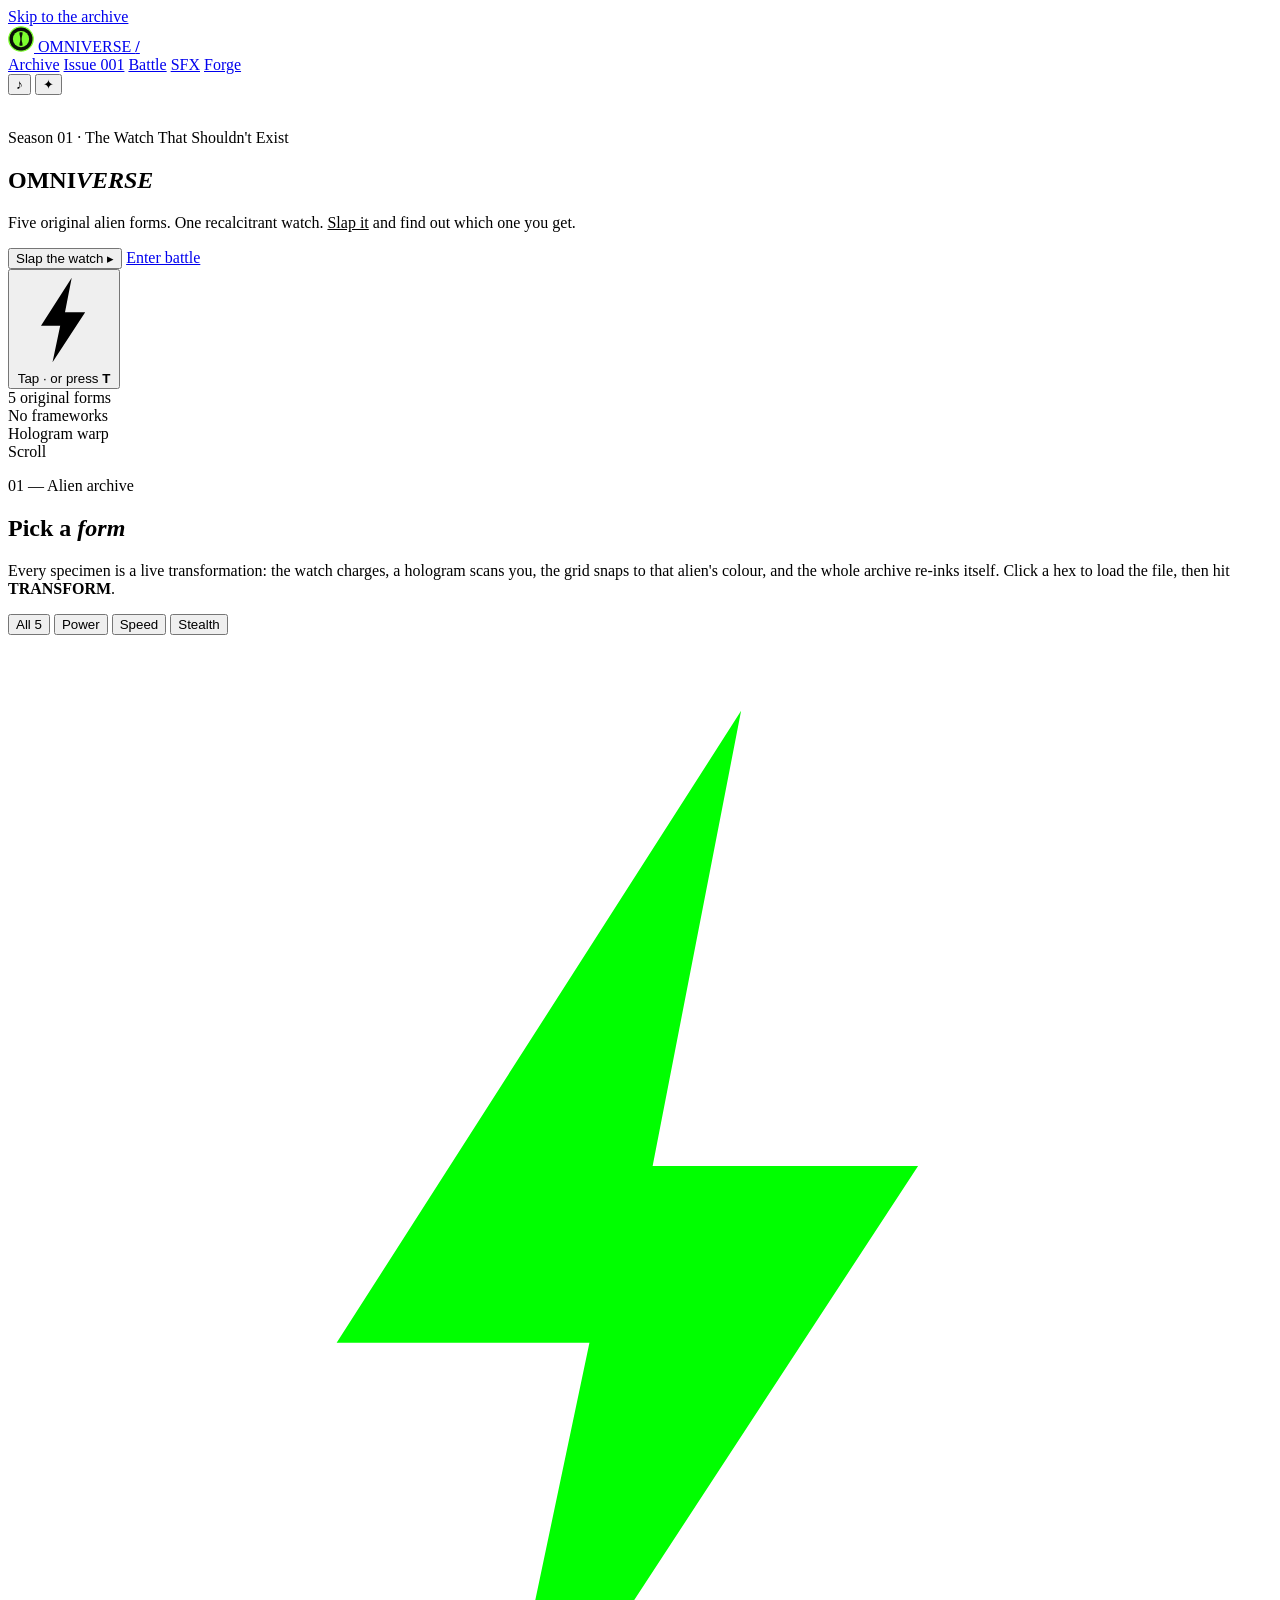
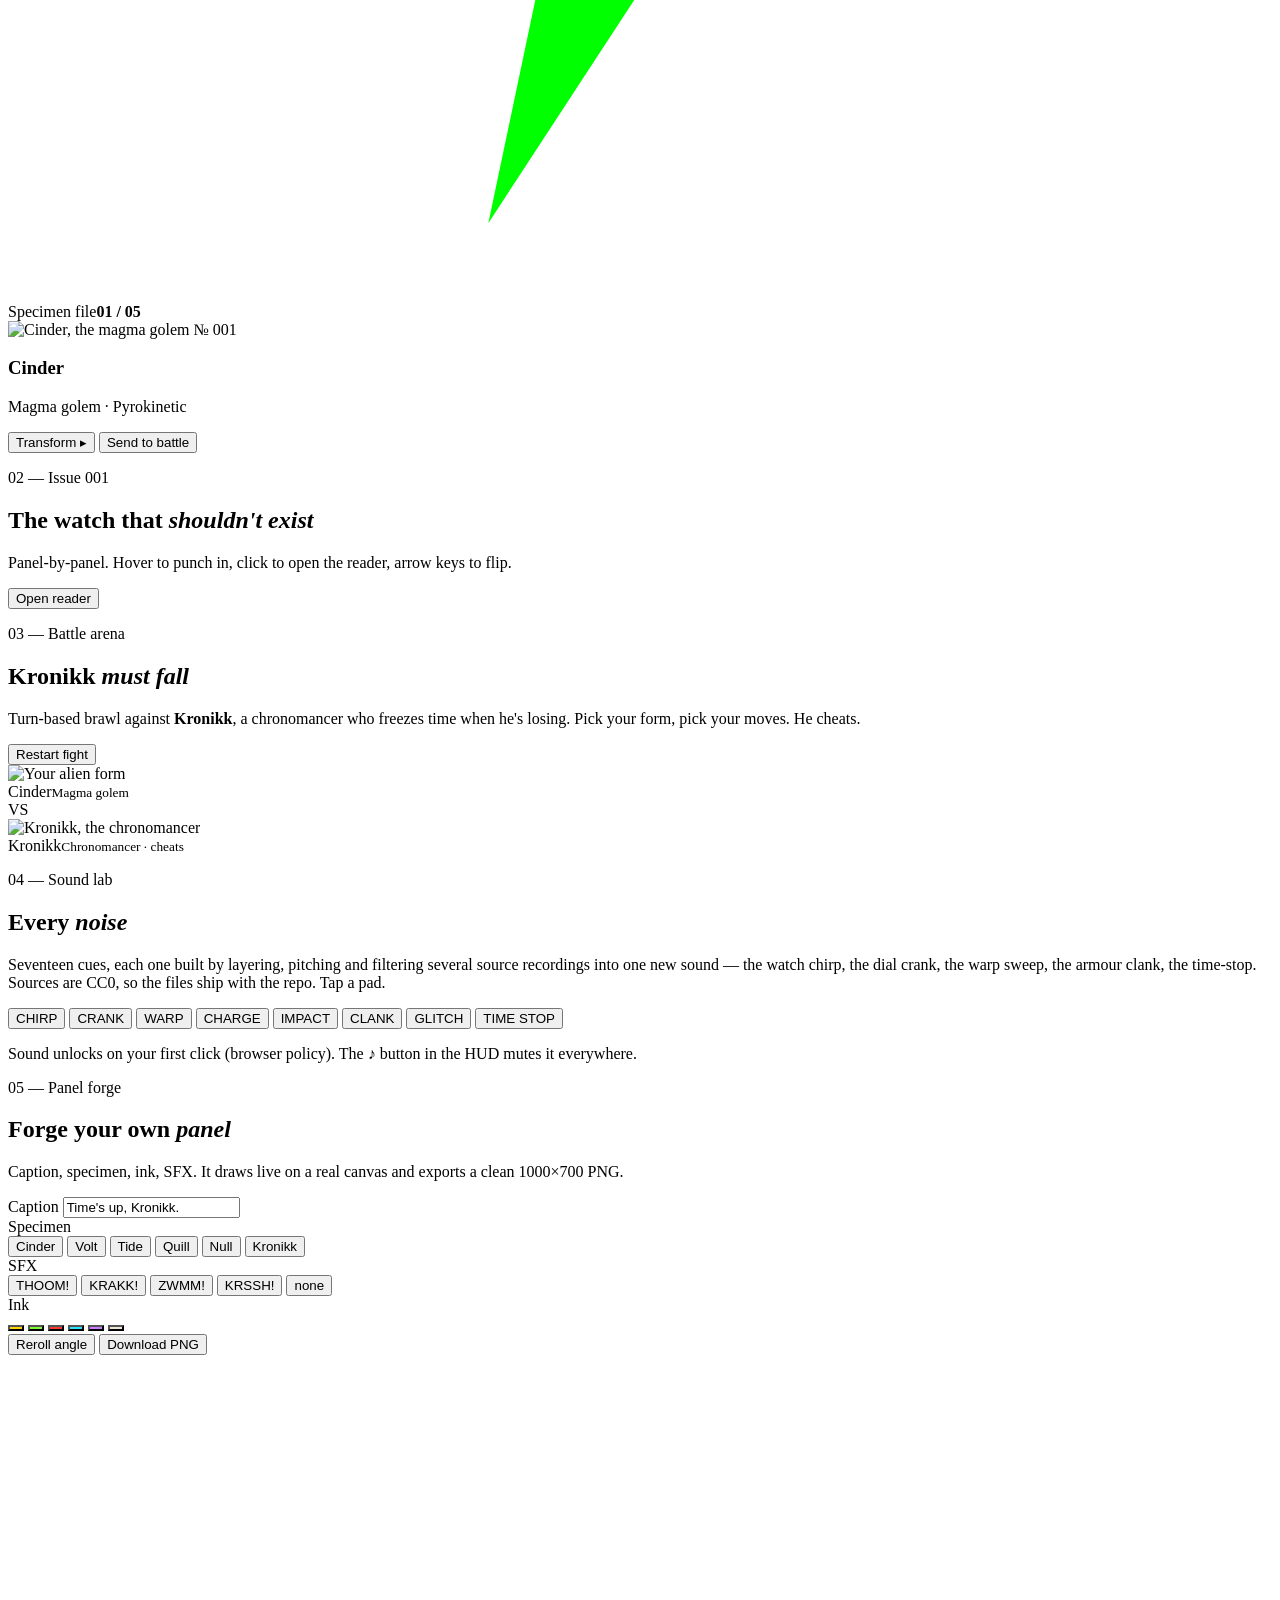
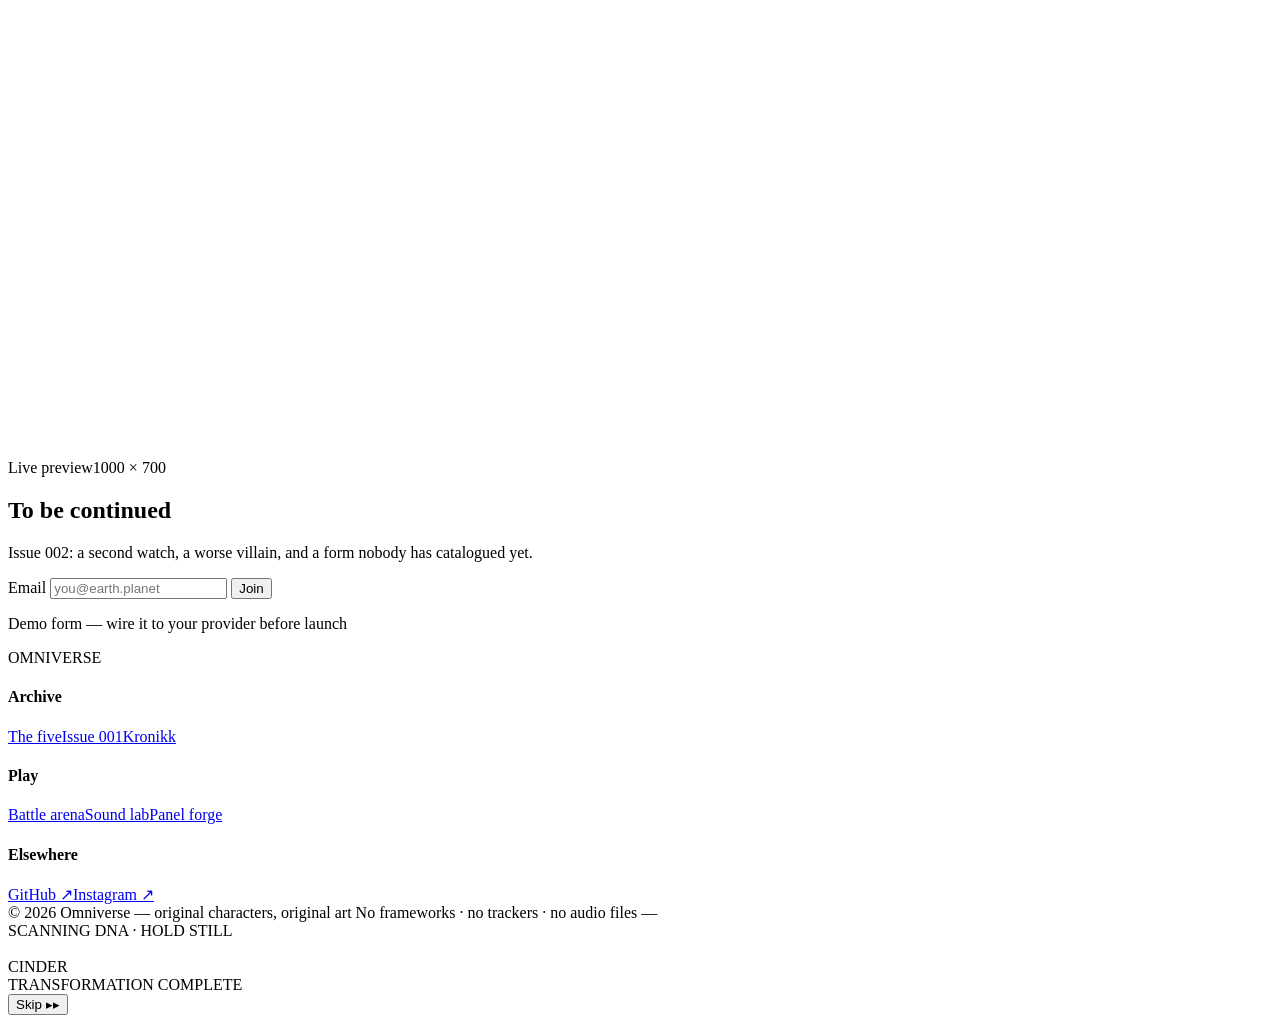
==== commit cc812dcb: "Add files via upload" ====
--- a/src/index.html
+++ b/src/index.html
@@ -68,8 +68,8 @@
           <span class="watch__bezel"></span>
           <span class="watch__dial"></span>
           <span class="watch__glass"></span>
-          <span class="watch__hourglass" aria-hidden="true">
-            <svg viewBox="0 0 100 100"><path d="M26 8h48v9c0 18-14 24-14 33s14 15 14 33v9H26v-9c0-18 14-24 14-33S26 35 26 17z"/></svg>
+          <span class="watch__sigil" aria-hidden="true">
+            <svg viewBox="0 0 100 100"><path d="M58 6 26 56h20l-8 38 34-52H51l7-36z"/></svg>
           </span>
           <span class="watch__charge" aria-hidden="true"></span>
         </span>
@@ -103,7 +103,7 @@
   <div class="dexgrid">
     <div class="wheel" id="wheel">
       <div class="wheel__core" aria-hidden="true">
-        <svg viewBox="0 0 100 100"><path d="M44 14h12c1.6 8-3 13-3 26s4.6 18 3 26H44c-1.6-8 3-13 3-26s-4.6-18-3-26z" fill="#7DFF2F"/></svg>
+        <svg viewBox="0 0 100 100"><path d="M58 6 26 56h20l-8 38 34-52H51l7-36z" fill="#00FF00"/></svg>
       </div>
       <!-- chips injected -->
     </div>
@@ -149,8 +149,8 @@
     <div class="sechead" style="max-width:none">
       <div>
         <p class="kick" style="color:var(--accent)">03 — Battle arena</p>
-        <h2 class="h">Kronik <em>must fall</em></h2>
-        <p class="lede">Turn-based brawl against <b>Kronik</b>, a chronomancer who freezes time when he's losing. Pick your form, pick your moves. He cheats.</p>
+        <h2 class="h">Kronikk <em>must fall</em></h2>
+        <p class="lede">Turn-based brawl against <b>Kronikk</b>, a chronomancer who freezes time when he's losing. Pick your form, pick your moves. He cheats.</p>
       </div>
       <button class="btn btn--ghost btn--sm" id="resetBattle">Restart fight</button>
     </div>
@@ -169,8 +169,8 @@
 
       <div class="fighter villain-side" id="fVill">
         <div class="fighter__hp"><i id="hpVill"></i></div>
-        <img src="assets/villain-kronik.jpg" alt="Kronik, the chronomancer">
-        <div class="fighter__tag">Kronik<small>Chronomancer · cheats</small></div>
+        <img src="assets/villain-kronik.jpg" alt="Kronikk, the chronomancer">
+        <div class="fighter__tag">Kronikk<small>Chronomancer · cheats</small></div>
       </div>
     </div>
 
@@ -185,7 +185,7 @@
     <div>
       <p class="kick">04 — Sound lab</p>
       <h2 class="h">Every <em>noise</em></h2>
-      <p class="lede">Rebuilt from scratch with layered oscillators and filtered noise — the watch chirp, the dial crank, the armour clank, the impact. No audio files anywhere in this repo.</p>
+      <p class="lede">Seventeen cues, each one built by layering, pitching and filtering several source recordings into one new sound — the watch chirp, the dial crank, the warp sweep, the armour clank, the time-stop. Sources are CC0, so the files ship with the repo. Tap a pad.</p>
     </div>
   </div>
   <div class="sfxgrid" id="sfxgrid">
@@ -215,7 +215,7 @@
     <form class="bform" id="bform" autocomplete="off">
       <div class="field">
         <label for="capText">Caption</label>
-        <input type="text" id="capText" maxlength="72" value="Time's up, Kronik.">
+        <input type="text" id="capText" maxlength="72" value="Time's up, Kronikk.">
       </div>
       <div class="field">
         <label>Specimen</label>
@@ -225,7 +225,7 @@
           <button type="button" class="opt" data-spec="alien-tide">Tide</button>
           <button type="button" class="opt" data-spec="alien-quill">Quill</button>
           <button type="button" class="opt" data-spec="alien-null">Null</button>
-          <button type="button" class="opt" data-spec="villain-kronik">Kronik</button>
+          <button type="button" class="opt" data-spec="villain-kronik">Kronikk</button>
         </div>
       </div>
       <div class="field">
@@ -282,7 +282,7 @@
   <div class="foot__top">
     <p class="foot__logo">OMNI<span>VERSE</span></p>
     <div class="foot__cols">
-      <div><h4>Archive</h4><a href="#dex">The five</a><a href="#pages">Issue 001</a><a href="#arena">Kronik</a></div>
+      <div><h4>Archive</h4><a href="#dex">The five</a><a href="#pages">Issue 001</a><a href="#arena">Kronikk</a></div>
       <div><h4>Play</h4><a href="#arena">Battle arena</a><a href="#sfx">Sound lab</a><a href="#build">Panel forge</a></div>
       <div><h4>Elsewhere</h4><a href="https://github.com" target="_blank" rel="noopener">GitHub ↗</a><a href="https://www.instagram.com" target="_blank" rel="noopener">Instagram ↗</a></div>
     </div>
